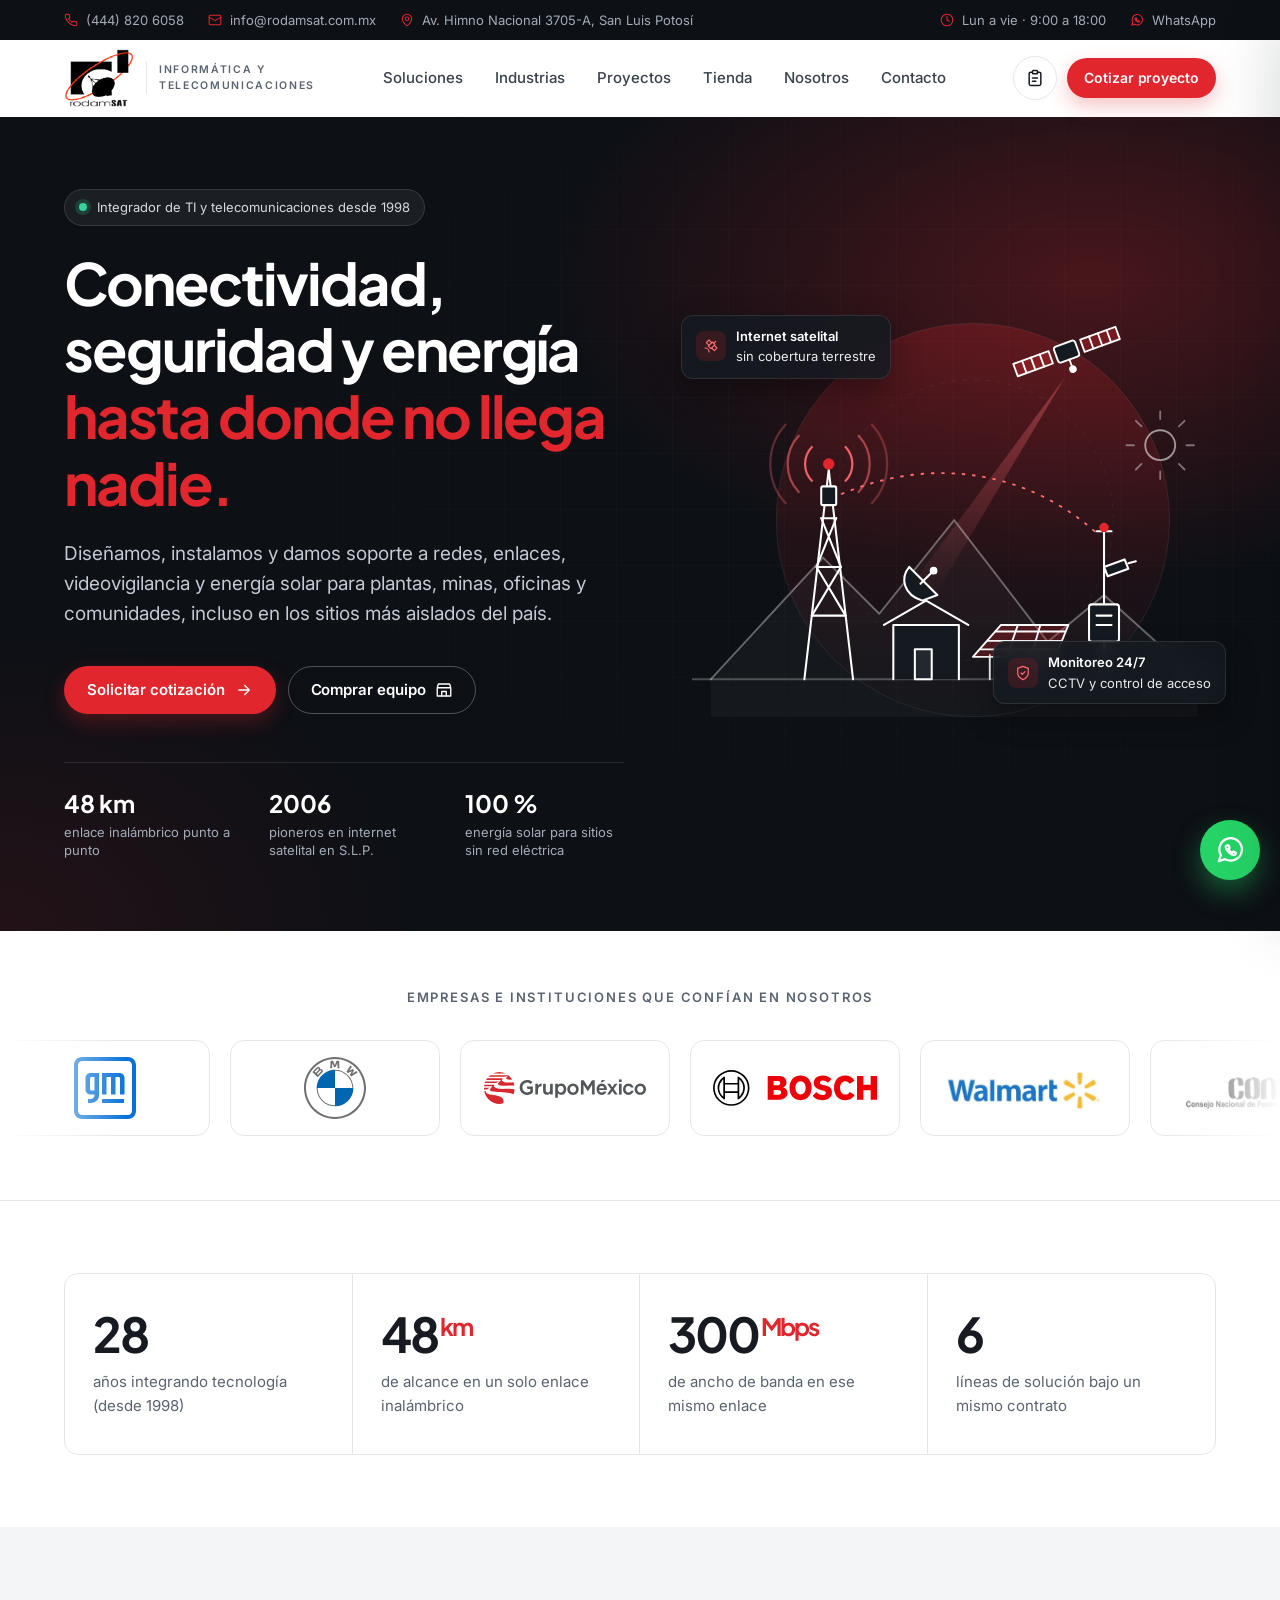
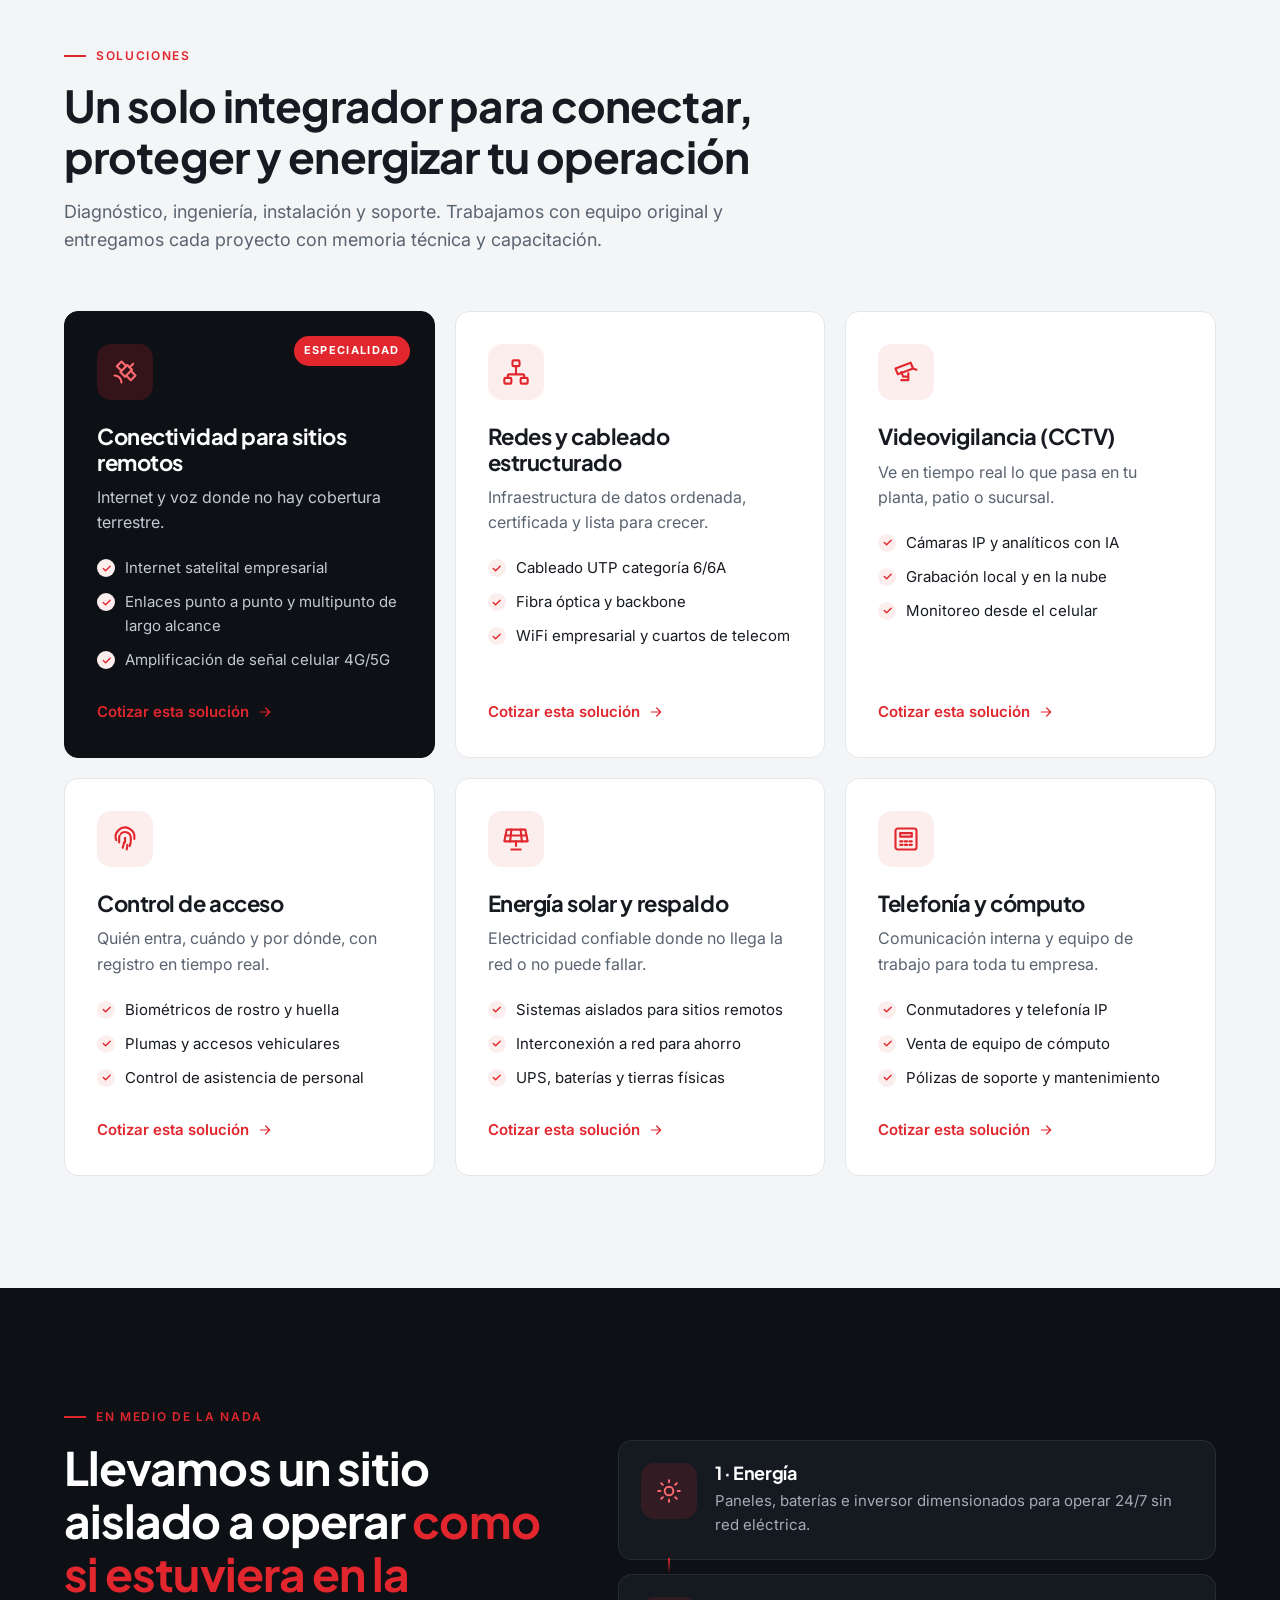
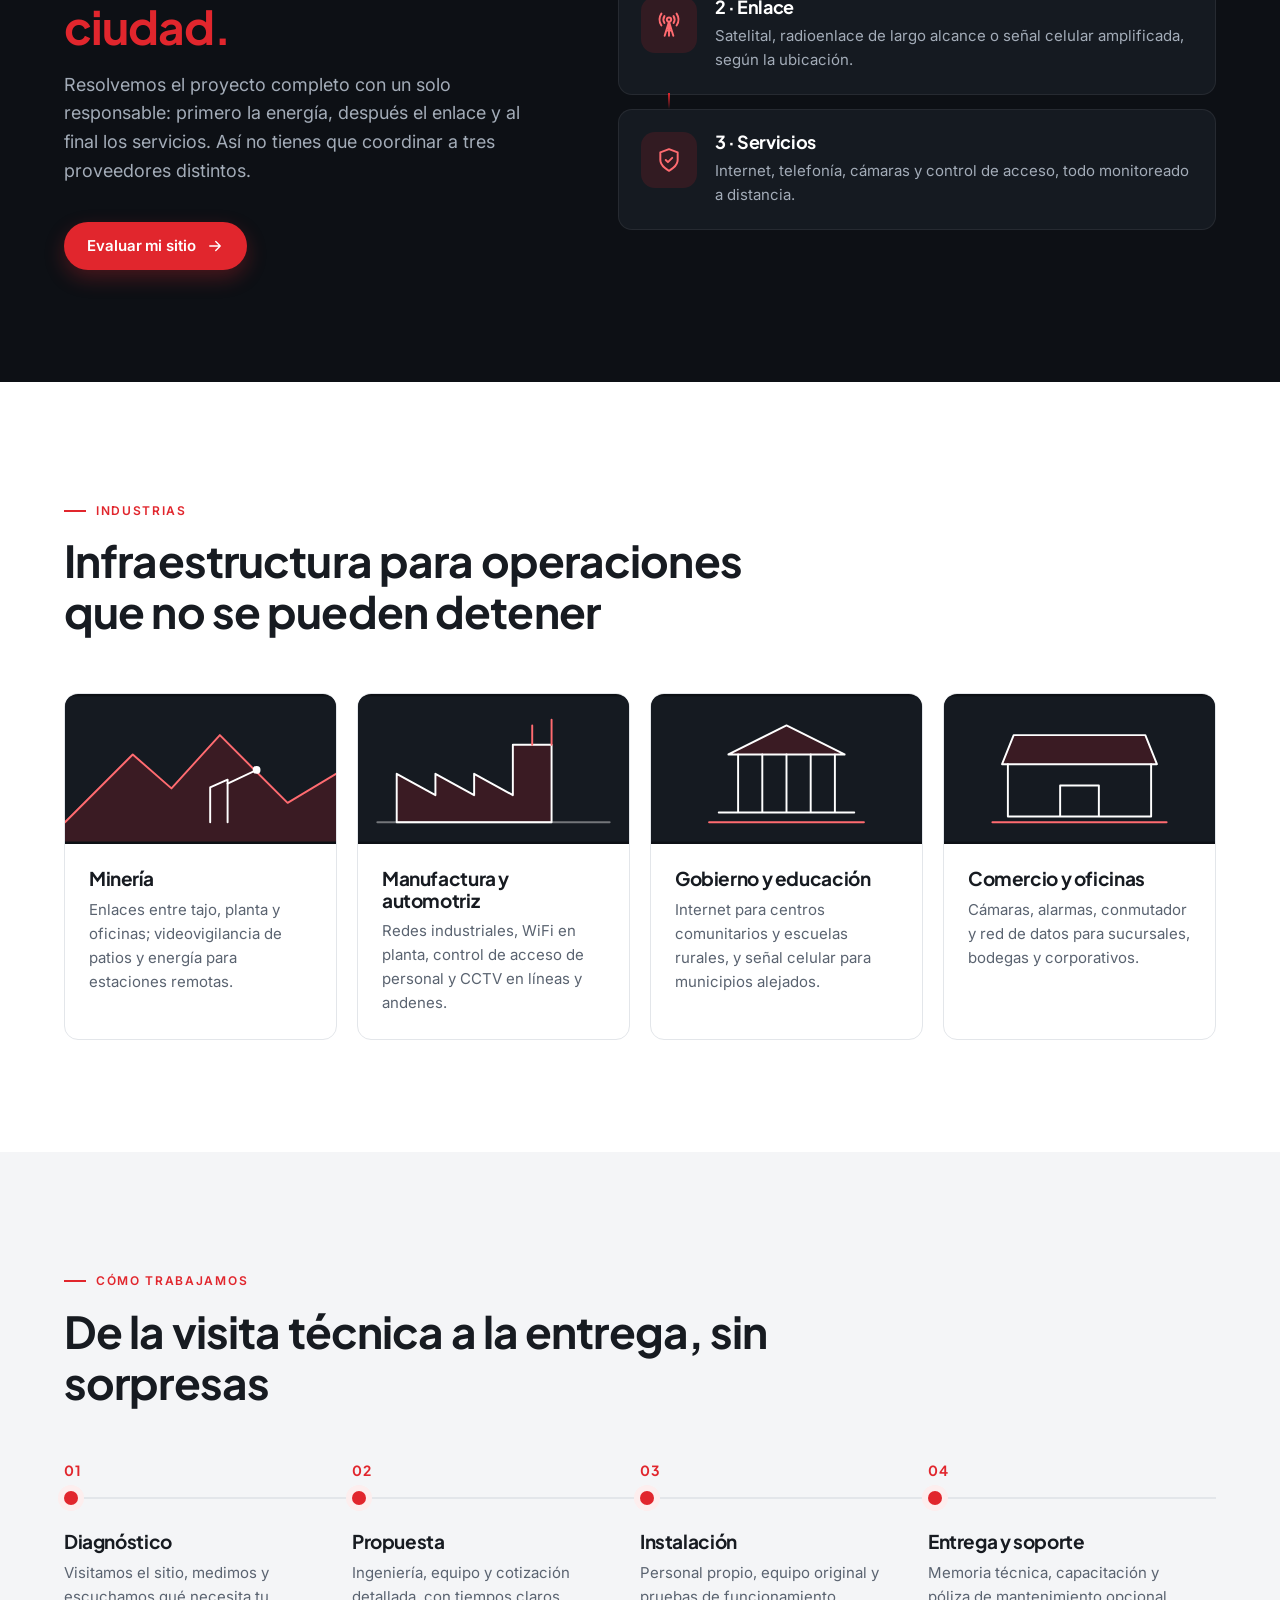
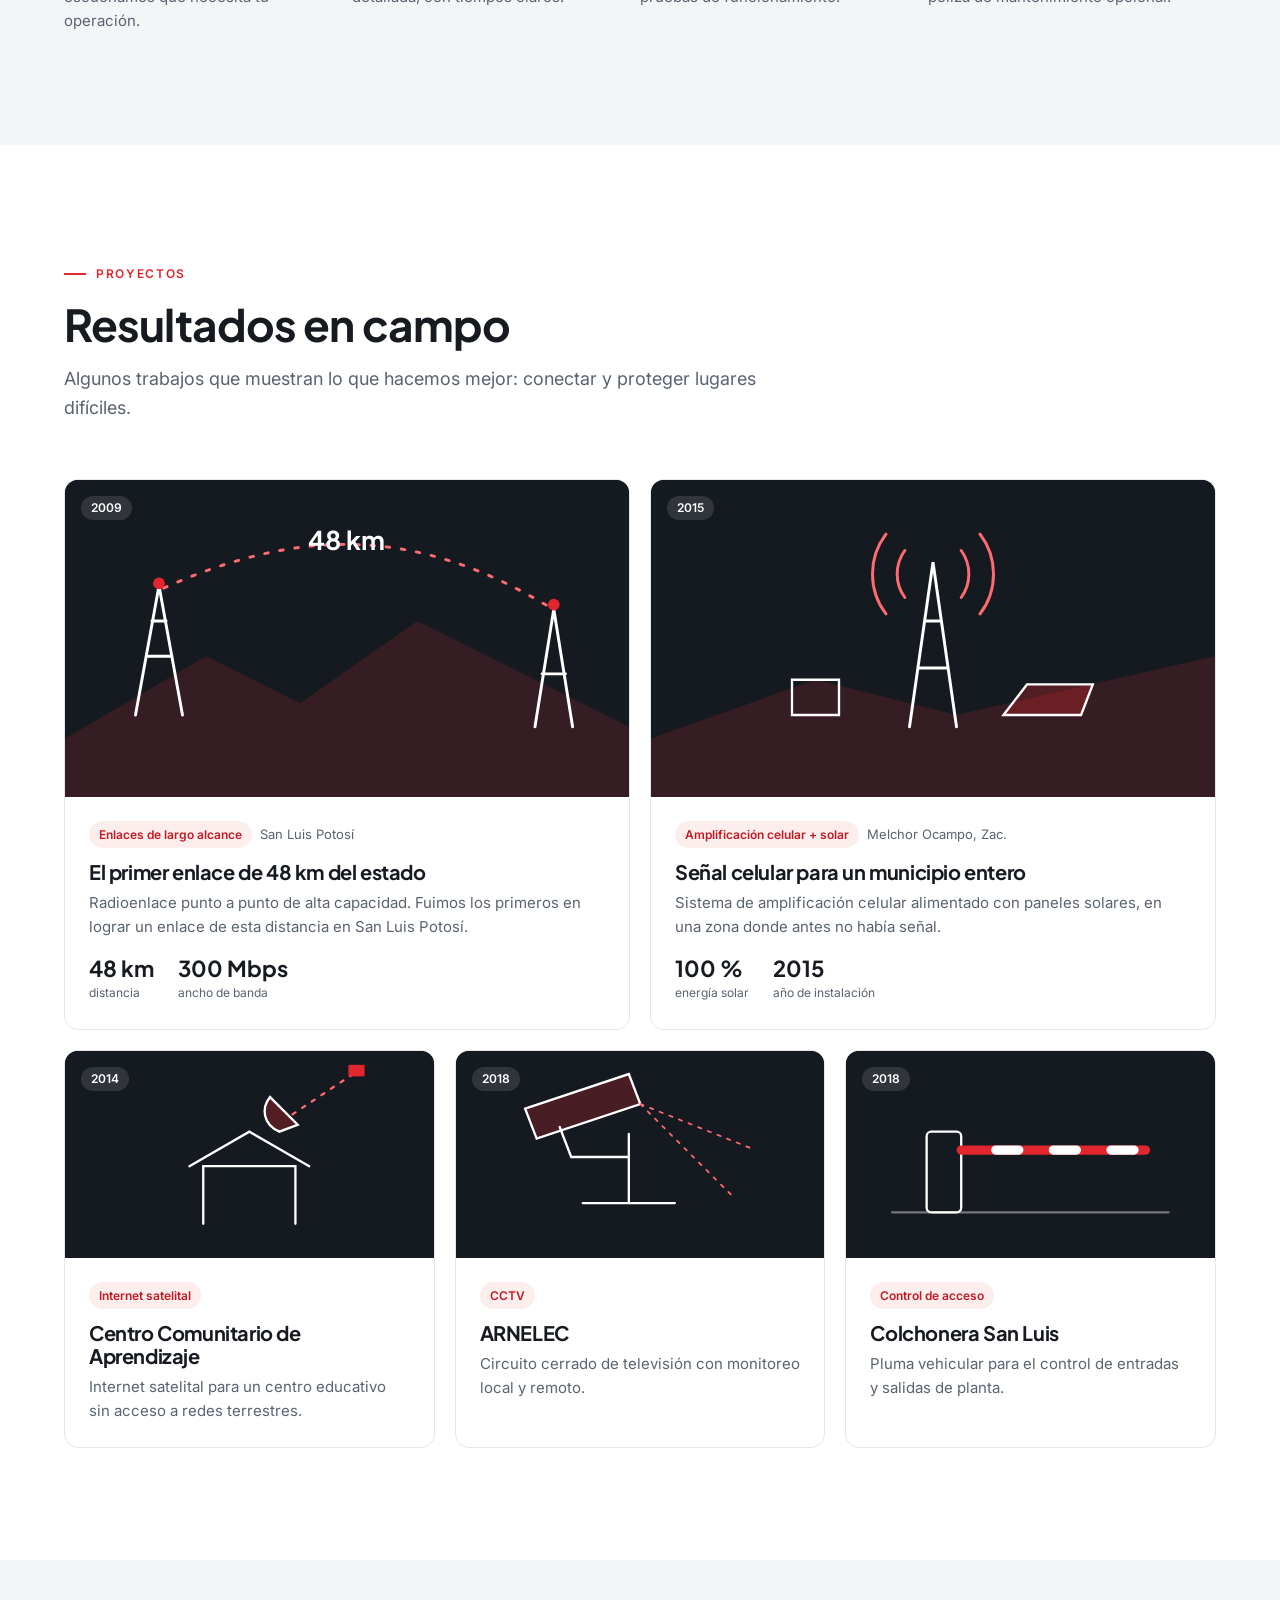
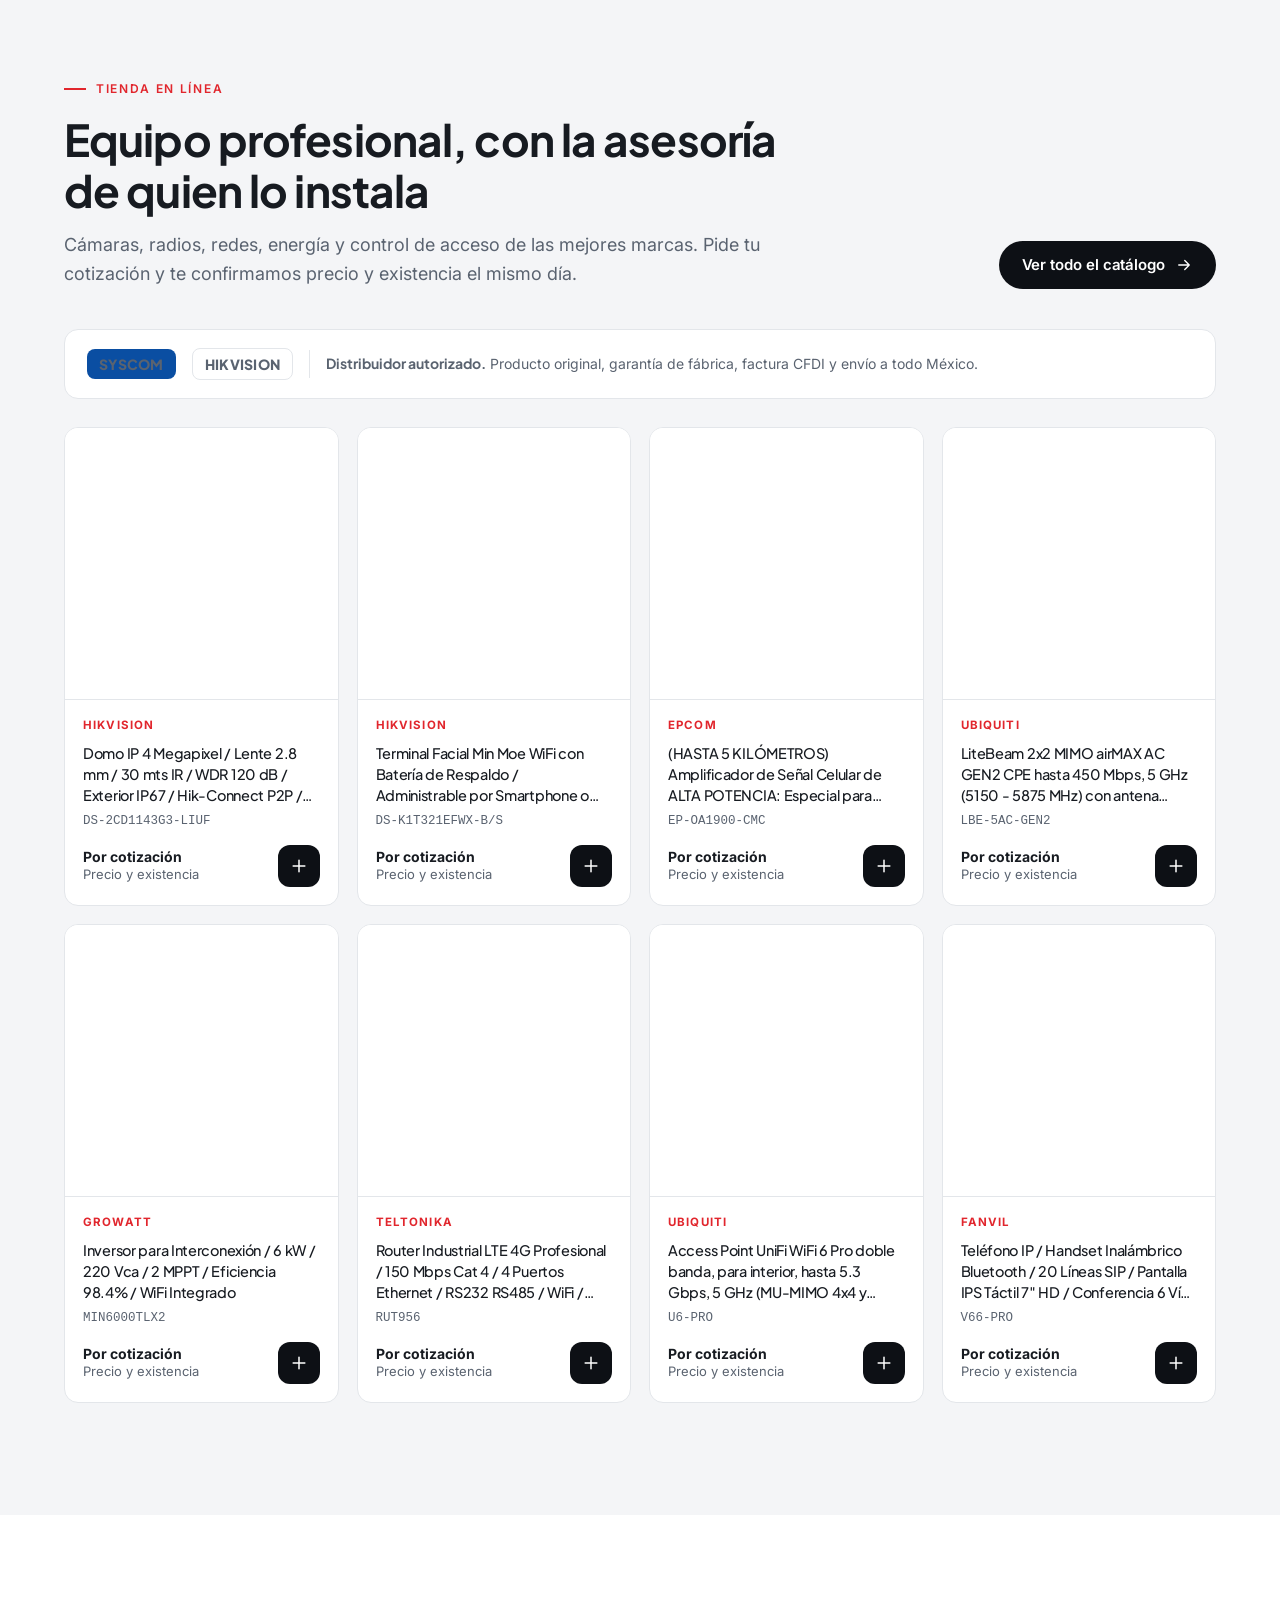
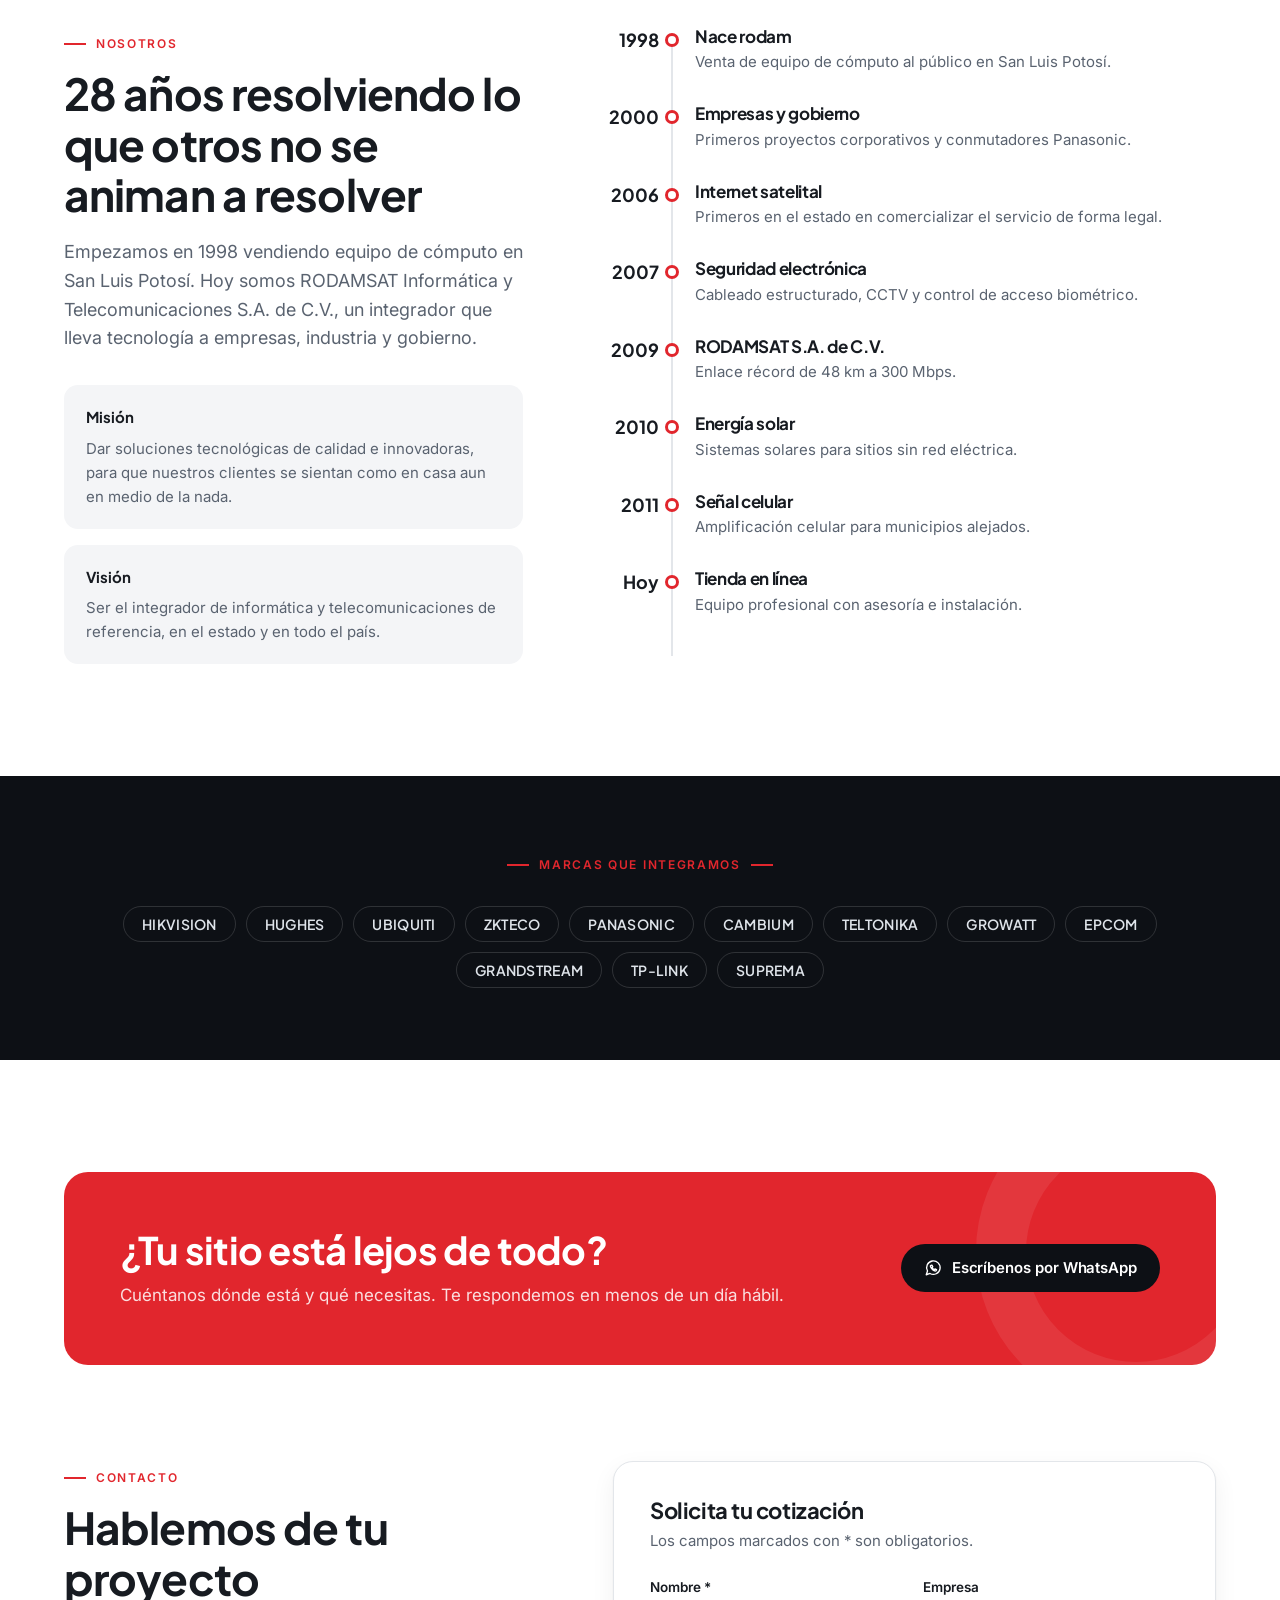
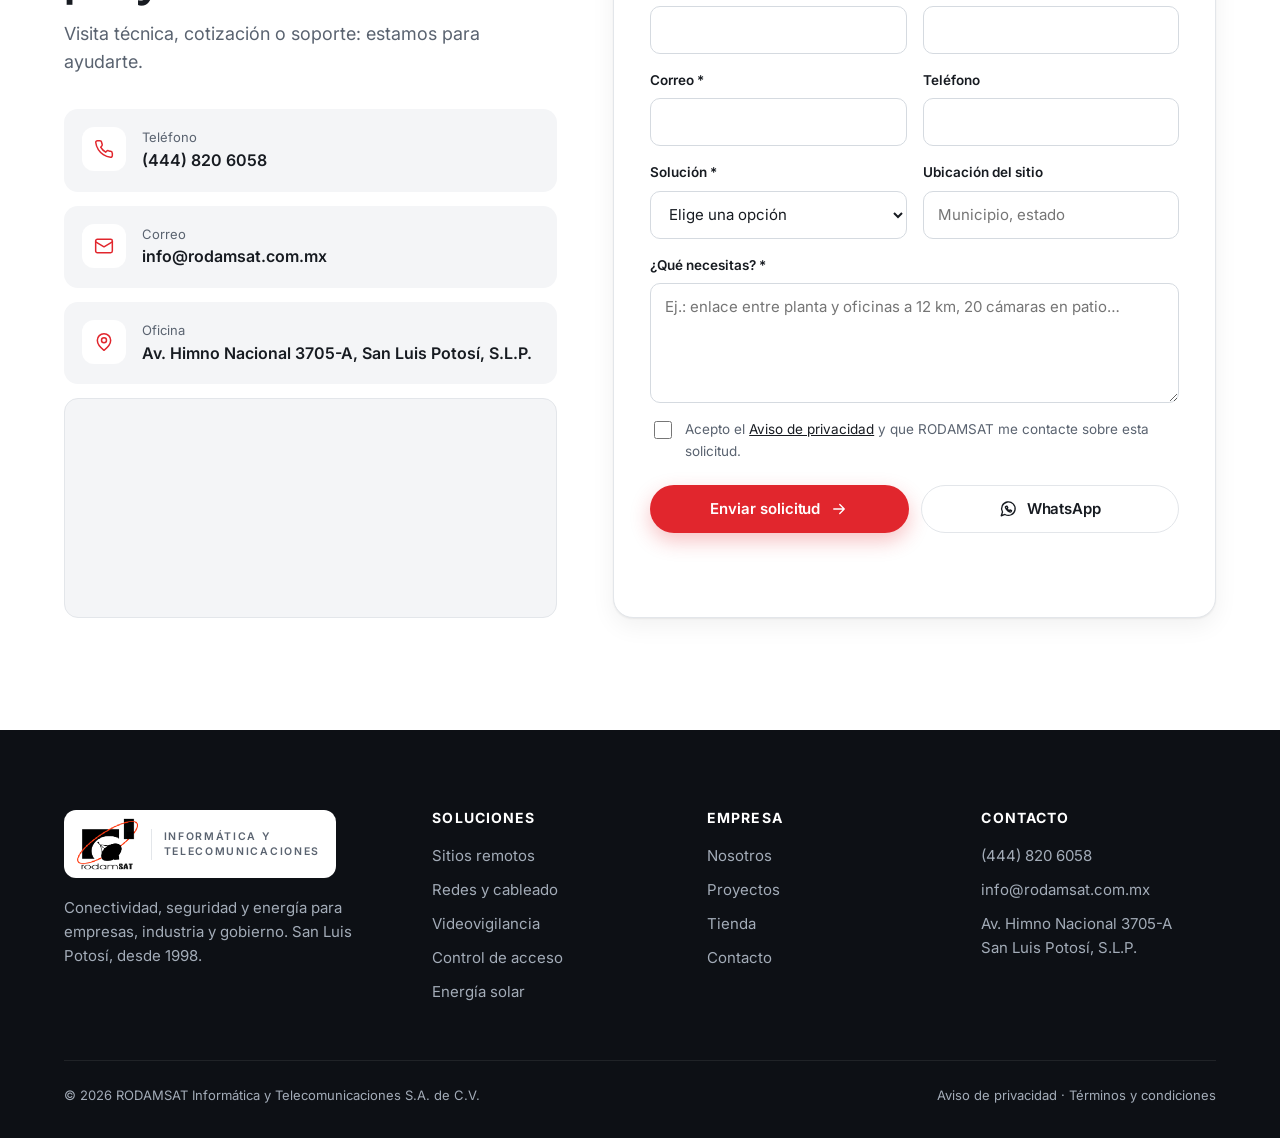
==== index.html @ df2a0452 "Sitio RODAMSAT v1: inicio y tienda Sitio estático (inicio + tienda con lista de cotización) y catálo" ====
<!doctype html>
<html lang="es-MX" class="no-js">
<head>
<meta charset="utf-8">
<meta name="viewport" content="width=device-width, initial-scale=1">
<title>RODAMSAT | Conectividad, seguridad y energía para sitios remotos · San Luis Potosí</title>
<meta name="description" content="Integrador de informática y telecomunicaciones desde 1998: internet satelital, enlaces de largo alcance, amplificación celular, CCTV, control de acceso, redes y energía solar para empresas, minería, industria y gobierno.">
<meta name="theme-color" content="#0d1015">
<link rel="icon" type="image/png" href="assets/marca/favicon.png">
<link rel="preconnect" href="https://fonts.googleapis.com">
<link rel="preconnect" href="https://fonts.gstatic.com" crossorigin>
<link href="https://fonts.googleapis.com/css2?family=Inter:wght@400;500;600;700&family=Plus+Jakarta+Sans:wght@600;700;800&display=swap" rel="stylesheet">
<link rel="stylesheet" href="assets/styles.css">
<script type="application/ld+json">
{"@context":"https://schema.org","@type":"LocalBusiness","name":"RODAMSAT Informática y Telecomunicaciones S.A. de C.V.","foundingDate":"1998","telephone":"+52 444 820 6058","email":"info@rodamsat.com.mx","url":"https://rodamsat.com.mx/","address":{"@type":"PostalAddress","streetAddress":"Av. Himno Nacional 3705-A","addressLocality":"San Luis Potosí","addressRegion":"S.L.P.","addressCountry":"MX"},"areaServed":"MX"}
</script>
</head>
<body>
<script src="assets/icons.js"></script>

<!-- Barra superior -->
<div class="topbar">
  <div class="container">
    <div class="topbar-list">
      <a href="tel:+524448206058"><svg><use href="#i-phone"/></svg>(444) 820 6058</a>
      <a href="mailto:info@rodamsat.com.mx" class="hide-sm"><svg><use href="#i-mail"/></svg>info@rodamsat.com.mx</a>
      <span class="hide-sm"><svg><use href="#i-pin"/></svg>Av. Himno Nacional 3705-A, San Luis Potosí</span>
    </div>
    <div class="topbar-list">
      <span class="hide-sm"><svg><use href="#i-clock"/></svg>Lun a vie · 9:00 a 18:00</span>
      <a data-wa><svg><use href="#i-whatsapp"/></svg>WhatsApp</a>
    </div>
  </div>
</div>

<!-- Cabecera -->
<header class="header">
  <div class="container">
    <a href="index.html" class="logo" aria-label="RODAMSAT, inicio">
      <img class="logo-img" src="assets/marca/logo-rodamsat.png" alt="rodamSAT" width="211" height="175"><span class="logo-text"><small>Informática y<br>Telecomunicaciones</small></span>
    </a>
    <nav class="nav" aria-label="Principal">
      <a href="#soluciones">Soluciones</a>
      <a href="#industrias">Industrias</a>
      <a href="#proyectos">Proyectos</a>
      <a href="tienda.html">Tienda</a>
      <a href="#nosotros">Nosotros</a>
      <a href="#contacto">Contacto</a>
    </nav>
    <div class="header-actions">
      <button class="cart-btn" type="button" data-open-cart aria-label="Ver mi cotización"><svg><use href="#i-cart"/></svg><span class="cart-count" data-n="0">0</span></button>
      <a href="#contacto" class="btn btn-primary btn-sm btn-quote">Cotizar proyecto</a>
      <button class="menu-btn" type="button" aria-label="Abrir menú" aria-expanded="false"><svg><use href="#i-menu"/></svg></button>
    </div>
  </div>
</header>

<main>
<!-- Hero -->
<section class="hero">
  <div class="container">
    <div>
      <span class="hero-badge"><i></i>Integrador de TI y telecomunicaciones desde 1998</span>
      <h1>Conectividad, seguridad y energía <span>hasta donde no llega nadie.</span></h1>
      <p class="hero-lead">Diseñamos, instalamos y damos soporte a redes, enlaces, videovigilancia y energía solar para plantas, minas, oficinas y comunidades, incluso en los sitios más aislados del país.</p>
      <div class="hero-ctas">
        <a href="#contacto" class="btn btn-primary">Solicitar cotización <svg><use href="#i-arrow"/></svg></a>
        <a href="tienda.html" class="btn btn-ghost">Comprar equipo <svg><use href="#i-store"/></svg></a>
      </div>
      <div class="hero-proof">
        <div><b>48 km</b><span>enlace inalámbrico punto a punto</span></div>
        <div><b>2006</b><span>pioneros en internet satelital en S.L.P.</span></div>
        <div><b>100 %</b><span>energía solar para sitios sin red eléctrica</span></div>
      </div>
    </div>

    <div class="hero-art" aria-hidden="true">
      <svg viewBox="0 0 560 500" fill="none" stroke-linecap="round" stroke-linejoin="round">
        <defs>
          <linearGradient id="g-sky" x1="0" y1="0" x2="0" y2="1"><stop offset="0" stop-color="#e1262d" stop-opacity=".22"/><stop offset="1" stop-color="#e1262d" stop-opacity="0"/></linearGradient>
          <linearGradient id="g-beam" x1="0" y1="0" x2="0" y2="1"><stop offset="0" stop-color="#ff6b70" stop-opacity=".7"/><stop offset="1" stop-color="#ff6b70" stop-opacity="0"/></linearGradient>
        </defs>
        <circle cx="300" cy="250" r="210" fill="url(#g-sky)"/>
        <circle cx="300" cy="250" r="210" stroke="rgba(255,255,255,.08)"/>
        <circle cx="300" cy="250" r="150" stroke="rgba(255,255,255,.06)" stroke-dasharray="4 8"/>
        <!-- satélite -->
        <g transform="translate(400 70) rotate(-20)" stroke="#fff" stroke-width="2">
          <rect x="-12" y="-9" width="24" height="18" rx="3" fill="#151a21"/>
          <rect x="-58" y="-7" width="40" height="14" fill="rgba(225,38,45,.35)"/><path d="M-48-7v14M-38-7v14M-28-7v14"/>
          <rect x="18" y="-7" width="40" height="14" fill="rgba(225,38,45,.35)"/><path d="M28-7v14M38-7v14M48-7v14"/>
          <path d="M0 9v8"/><circle cx="0" cy="20" r="3" fill="#fff"/>
        </g>
        <path d="M398 98 L226 330 L256 336 Z" fill="url(#g-beam)" opacity=".55"/>
        <!-- montañas -->
        <path d="M20 420 L140 290 L200 350 L280 250 L380 380 L440 330 L540 420" stroke="rgba(255,255,255,.35)" stroke-width="2"/>
        <path d="M20 420 L140 290 L200 350 L280 250 L380 380 L440 330 L540 420 V460 H20Z" fill="rgba(255,255,255,.03)"/>
        <path d="M0 420 H560" stroke="rgba(255,255,255,.25)" stroke-width="2"/>
        <!-- torre -->
        <g stroke="#fff" stroke-width="2.2">
          <path d="M120 420 L146 196 L172 420"/><path d="M128 352 H164 M133 300 H159 M138 248 H154"/>
          <path d="M128 352 L159 300 M164 352 L133 300 M133 300 L154 248 M159 300 L138 248"/>
          <rect x="138" y="214" width="16" height="20" rx="2" fill="#151a21"/>
          <circle cx="146" cy="190" r="5" fill="#e1262d" stroke="#e1262d"/>
        </g>
        <g stroke="#ff6b70" stroke-width="2.4">
          <path d="M128 172a26 26 0 0 0 0 36M164 172a26 26 0 0 1 0 36" opacity=".9"/>
          <path d="M114 160a44 44 0 0 0 0 60M178 160a44 44 0 0 1 0 60" opacity=".55"/>
          <path d="M100 148a62 62 0 0 0 0 84M192 148a62 62 0 0 1 0 84" opacity=".3"/>
        </g>
        <!-- enlace punteado -->
        <path d="M160 222 C 260 180, 360 200, 430 262" stroke="#ff6b70" stroke-width="2" stroke-dasharray="2 9"/>
        <!-- antena parabólica + caseta -->
        <g stroke="#fff" stroke-width="2.2">
          <path d="M215 420 v-58 h70 v58" fill="#151a21"/><path d="M205 362 L250 336 L295 362"/><rect x="238" y="388" width="18" height="32" fill="rgba(255,255,255,.06)"/>
          <path d="M246 336 C 226 330 222 312 232 300 L 262 330 Z" fill="#151a21"/><path d="M244 318 L 256 306"/><circle cx="258" cy="304" r="3" fill="#fff"/>
        </g>
        <!-- paneles solares -->
        <g stroke="#fff" stroke-width="2">
          <path d="M318 420 v-26 M370 420 v-26"/>
          <path d="M300 396 L 330 362 H 402 L 388 396 Z" fill="rgba(225,38,45,.25)"/>
          <path d="M324 369 H 398 M316 379 H 394 M308 388 H 391 M348 362 L 336 396 M372 362 L 362 396"/>
        </g>
        <!-- sitio remoto con cámara -->
        <g stroke="#fff" stroke-width="2.2">
          <path d="M440 420 V262"/><path d="M432 262 h16"/>
          <path d="M440 300 l22 -8 l4 10 l-22 8 z" fill="#151a21"/><path d="M466 296 l8 -2"/>
          <rect x="424" y="340" width="32" height="40" rx="3" fill="#151a21"/><path d="M432 352h16M432 362h16"/>
          <circle cx="440" cy="258" r="4" fill="#e1262d" stroke="#e1262d"/>
        </g>
        <!-- sol -->
        <circle cx="500" cy="170" r="16" stroke="rgba(255,255,255,.55)" stroke-width="2"/>
        <path d="M500 142v-8M500 206v-8M472 170h-8M536 170h-8M480 150l-6-6M526 196l-6-6M520 150l6-6M474 196l6-6" stroke="rgba(255,255,255,.4)" stroke-width="2"/>
      </svg>
      <div class="hero-chip chip-1"><span class="dot"><svg><use href="#i-satellite"/></svg></span><span><b>Internet satelital</b><br>sin cobertura terrestre</span></div>
      <div class="hero-chip chip-2"><span class="dot"><svg><use href="#i-shield"/></svg></span><span><b>Monitoreo 24/7</b><br>CCTV y control de acceso</span></div>
    </div>
  </div>
</section>

<!-- Clientes -->
<section class="clients" aria-label="Clientes">
  <div class="container">
    <p class="label">Empresas e instituciones que confían en nosotros</p>
  </div>
  <div class="marquee">
    <div class="marquee-track">
      <div class="client-logo sq"><img src="assets/clientes/gm.svg" alt="General Motors" loading="lazy"></div>
      <div class="client-logo sq"><img src="assets/clientes/bmw.svg" alt="BMW" loading="lazy"></div>
      <div class="client-logo"><img src="assets/clientes/grupo-mexico.svg" alt="Grupo México" loading="lazy"></div>
      <div class="client-logo"><img src="assets/clientes/bosch.svg" alt="Bosch" loading="lazy"></div>
      <div class="client-logo tall"><img src="assets/clientes/walmart.jpg" alt="Walmart" loading="lazy"></div>
      <div class="client-logo tall"><img src="assets/clientes/conafe.jpg" alt="CONAFE" loading="lazy"></div>
      <div class="client-logo tall"><img src="assets/clientes/prodamex.jpg" alt="Prodamex" loading="lazy"></div>
      <div class="client-logo tall"><img src="assets/clientes/ges.jpg" alt="GES Global Energy Services" loading="lazy"></div>
      <!-- copia para el desplazamiento continuo -->
      <div class="client-logo sq" aria-hidden="true"><img src="assets/clientes/gm.svg" alt="" loading="lazy"></div>
      <div class="client-logo sq" aria-hidden="true"><img src="assets/clientes/bmw.svg" alt="" loading="lazy"></div>
      <div class="client-logo" aria-hidden="true"><img src="assets/clientes/grupo-mexico.svg" alt="" loading="lazy"></div>
      <div class="client-logo" aria-hidden="true"><img src="assets/clientes/bosch.svg" alt="" loading="lazy"></div>
      <div class="client-logo tall" aria-hidden="true"><img src="assets/clientes/walmart.jpg" alt="" loading="lazy"></div>
      <div class="client-logo tall" aria-hidden="true"><img src="assets/clientes/conafe.jpg" alt="" loading="lazy"></div>
      <div class="client-logo tall" aria-hidden="true"><img src="assets/clientes/prodamex.jpg" alt="" loading="lazy"></div>
      <div class="client-logo tall" aria-hidden="true"><img src="assets/clientes/ges.jpg" alt="" loading="lazy"></div>
    </div>
  </div>
</section>

<!-- Cifras -->
<section class="section-sm">
  <div class="container">
    <div class="stats reveal">
      <div class="stat"><b data-count="28">28</b><span>años integrando tecnología (desde 1998)</span></div>
      <div class="stat"><b data-count="48">48<sup>km</sup></b><span>de alcance en un solo enlace inalámbrico</span></div>
      <div class="stat"><b data-count="300">300<sup>Mbps</sup></b><span>de ancho de banda en ese mismo enlace</span></div>
      <div class="stat"><b data-count="6">6</b><span>líneas de solución bajo un mismo contrato</span></div>
    </div>
  </div>
</section>

<!-- Soluciones -->
<section class="section bg-mist" id="soluciones">
  <div class="container">
    <div class="section-head reveal">
      <span class="eyebrow">Soluciones</span>
      <h2>Un solo integrador para conectar, proteger y energizar tu operación</h2>
      <p>Diagnóstico, ingeniería, instalación y soporte. Trabajamos con equipo original y entregamos cada proyecto con memoria técnica y capacitación.</p>
    </div>
    <div class="grid-3">
      <article class="card featured reveal">
        <span class="tag">Especialidad</span>
        <span class="card-icon"><svg><use href="#i-satellite"/></svg></span>
        <h3>Conectividad para sitios remotos</h3>
        <p>Internet y voz donde no hay cobertura terrestre.</p>
        <ul><li>Internet satelital empresarial</li><li>Enlaces punto a punto y multipunto de largo alcance</li><li>Amplificación de señal celular 4G/5G</li></ul>
        <button class="card-link" type="button" data-solucion="Conectividad para sitios remotos">Cotizar esta solución <svg><use href="#i-arrow"/></svg></button>
      </article>
      <article class="card reveal">
        <span class="card-icon"><svg><use href="#i-network"/></svg></span>
        <h3>Redes y cableado estructurado</h3>
        <p>Infraestructura de datos ordenada, certificada y lista para crecer.</p>
        <ul><li>Cableado UTP categoría 6/6A</li><li>Fibra óptica y backbone</li><li>WiFi empresarial y cuartos de telecom</li></ul>
        <button class="card-link" type="button" data-solucion="Redes y cableado estructurado">Cotizar esta solución <svg><use href="#i-arrow"/></svg></button>
      </article>
      <article class="card reveal">
        <span class="card-icon"><svg><use href="#i-cctv"/></svg></span>
        <h3>Videovigilancia (CCTV)</h3>
        <p>Ve en tiempo real lo que pasa en tu planta, patio o sucursal.</p>
        <ul><li>Cámaras IP y analíticos con IA</li><li>Grabación local y en la nube</li><li>Monitoreo desde el celular</li></ul>
        <button class="card-link" type="button" data-solucion="Videovigilancia (CCTV)">Cotizar esta solución <svg><use href="#i-arrow"/></svg></button>
      </article>
      <article class="card reveal">
        <span class="card-icon"><svg><use href="#i-finger"/></svg></span>
        <h3>Control de acceso</h3>
        <p>Quién entra, cuándo y por dónde, con registro en tiempo real.</p>
        <ul><li>Biométricos de rostro y huella</li><li>Plumas y accesos vehiculares</li><li>Control de asistencia de personal</li></ul>
        <button class="card-link" type="button" data-solucion="Control de acceso">Cotizar esta solución <svg><use href="#i-arrow"/></svg></button>
      </article>
      <article class="card reveal">
        <span class="card-icon"><svg><use href="#i-solar"/></svg></span>
        <h3>Energía solar y respaldo</h3>
        <p>Electricidad confiable donde no llega la red o no puede fallar.</p>
        <ul><li>Sistemas aislados para sitios remotos</li><li>Interconexión a red para ahorro</li><li>UPS, baterías y tierras físicas</li></ul>
        <button class="card-link" type="button" data-solucion="Energía solar y respaldo">Cotizar esta solución <svg><use href="#i-arrow"/></svg></button>
      </article>
      <article class="card reveal">
        <span class="card-icon"><svg><use href="#i-pbx"/></svg></span>
        <h3>Telefonía y cómputo</h3>
        <p>Comunicación interna y equipo de trabajo para toda tu empresa.</p>
        <ul><li>Conmutadores y telefonía IP</li><li>Venta de equipo de cómputo</li><li>Pólizas de soporte y mantenimiento</li></ul>
        <button class="card-link" type="button" data-solucion="Telefonía y cómputo">Cotizar esta solución <svg><use href="#i-arrow"/></svg></button>
      </article>
    </div>
  </div>
</section>

<!-- Sitio remoto -->
<section class="section on-dark">
  <div class="container remote">
    <div class="reveal">
      <span class="eyebrow">En medio de la nada</span>
      <h2>Llevamos un sitio aislado a operar <span>como si estuviera en la ciudad.</span></h2>
      <p class="lead">Resolvemos el proyecto completo con un solo responsable: primero la energía, después el enlace y al final los servicios. Así no tienes que coordinar a tres proveedores distintos.</p>
      <div class="hero-ctas"><button class="btn btn-primary" type="button" data-solucion="Conectividad para sitios remotos">Evaluar mi sitio <svg><use href="#i-arrow"/></svg></button></div>
    </div>
    <div class="chain">
      <div class="chain-step reveal"><span class="chain-num"><svg><use href="#i-sun"/></svg></span><div><h4>1 · Energía</h4><p>Paneles, baterías e inversor dimensionados para operar 24/7 sin red eléctrica.</p></div></div>
      <div class="chain-step reveal"><span class="chain-num"><svg><use href="#i-tower"/></svg></span><div><h4>2 · Enlace</h4><p>Satelital, radioenlace de largo alcance o señal celular amplificada, según la ubicación.</p></div></div>
      <div class="chain-step reveal"><span class="chain-num"><svg><use href="#i-shield"/></svg></span><div><h4>3 · Servicios</h4><p>Internet, telefonía, cámaras y control de acceso, todo monitoreado a distancia.</p></div></div>
    </div>
  </div>
</section>

<!-- Industrias -->
<section class="section" id="industrias">
  <div class="container">
    <div class="section-head reveal">
      <span class="eyebrow">Industrias</span>
      <h2>Infraestructura para operaciones que no se pueden detener</h2>
    </div>
    <div class="industries">
      <article class="industry reveal">
        <div class="industry-art"><svg viewBox="0 0 280 150" fill="none" stroke-linecap="round" stroke-linejoin="round"><rect width="280" height="150" fill="#151a21"/><path d="M0 130 L70 60 L110 95 L160 40 L230 110 L280 80 V150 H0Z" fill="rgba(225,38,45,.18)"/><path d="M0 130 L70 60 L110 95 L160 40 L230 110 L280 80" stroke="#ff6b70" stroke-width="2"/><path d="M150 130 v-36 l18 -8 v44" stroke="#fff" stroke-width="2"/><path d="M168 90 l30 -14" stroke="#fff" stroke-width="2"/><circle cx="198" cy="76" r="4" fill="#fff"/></svg></div>
        <div class="industry-body"><h3>Minería</h3><p>Enlaces entre tajo, planta y oficinas; videovigilancia de patios y energía para estaciones remotas.</p></div>
      </article>
      <article class="industry reveal">
        <div class="industry-art"><svg viewBox="0 0 280 150" fill="none" stroke-linecap="round" stroke-linejoin="round"><rect width="280" height="150" fill="#151a21"/><path d="M40 130 V80 l40 22 V80 l40 22 V80 l40 22 V50 h40 v80Z" fill="rgba(225,38,45,.18)" stroke="#fff" stroke-width="2"/><path d="M180 50 V30 M200 50 V24" stroke="#ff6b70" stroke-width="2"/><path d="M20 130 H260" stroke="rgba(255,255,255,.4)" stroke-width="2"/></svg></div>
        <div class="industry-body"><h3>Manufactura y automotriz</h3><p>Redes industriales, WiFi en planta, control de acceso de personal y CCTV en líneas y andenes.</p></div>
      </article>
      <article class="industry reveal">
        <div class="industry-art"><svg viewBox="0 0 280 150" fill="none" stroke-linecap="round" stroke-linejoin="round"><rect width="280" height="150" fill="#151a21"/><path d="M80 60 L140 30 L200 60Z" fill="rgba(225,38,45,.18)" stroke="#fff" stroke-width="2"/><path d="M90 60v60M115 60v60M140 60v60M165 60v60M190 60v60M70 120h140" stroke="#fff" stroke-width="2"/><path d="M60 130h160" stroke="#ff6b70" stroke-width="2"/></svg></div>
        <div class="industry-body"><h3>Gobierno y educación</h3><p>Internet para centros comunitarios y escuelas rurales, y señal celular para municipios alejados.</p></div>
      </article>
      <article class="industry reveal">
        <div class="industry-art"><svg viewBox="0 0 280 150" fill="none" stroke-linecap="round" stroke-linejoin="round"><rect width="280" height="150" fill="#151a21"/><path d="M60 70 l12-30 h136 l12 30Z" fill="rgba(225,38,45,.18)" stroke="#fff" stroke-width="2"/><path d="M66 70v54h148V70M120 124V92h40v32" stroke="#fff" stroke-width="2"/><path d="M50 130h180" stroke="#ff6b70" stroke-width="2"/></svg></div>
        <div class="industry-body"><h3>Comercio y oficinas</h3><p>Cámaras, alarmas, conmutador y red de datos para sucursales, bodegas y corporativos.</p></div>
      </article>
    </div>
  </div>
</section>

<!-- Proceso -->
<section class="section bg-mist">
  <div class="container">
    <div class="section-head reveal">
      <span class="eyebrow">Cómo trabajamos</span>
      <h2>De la visita técnica a la entrega, sin sorpresas</h2>
    </div>
    <div class="process reveal">
      <div class="process-step"><span class="pin"></span><h3>Diagnóstico</h3><p>Visitamos el sitio, medimos y escuchamos qué necesita tu operación.</p></div>
      <div class="process-step"><span class="pin"></span><h3>Propuesta</h3><p>Ingeniería, equipo y cotización detallada, con tiempos claros.</p></div>
      <div class="process-step"><span class="pin"></span><h3>Instalación</h3><p>Personal propio, equipo original y pruebas de funcionamiento.</p></div>
      <div class="process-step"><span class="pin"></span><h3>Entrega y soporte</h3><p>Memoria técnica, capacitación y póliza de mantenimiento opcional.</p></div>
    </div>
  </div>
</section>

<!-- Proyectos -->
<section class="section" id="proyectos">
  <div class="container">
    <div class="section-head reveal">
      <span class="eyebrow">Proyectos</span>
      <h2>Resultados en campo</h2>
      <p>Algunos trabajos que muestran lo que hacemos mejor: conectar y proteger lugares difíciles.</p>
    </div>
    <div class="projects">
      <article class="project wide reveal">
        <div class="project-art"><svg viewBox="0 0 480 270" fill="none" stroke-linecap="round"><rect width="480" height="270" fill="#151a21"/><path d="M0 220 L120 150 L200 190 L300 120 L480 210 V270 H0Z" fill="rgba(225,38,45,.16)"/><path d="M60 200 L80 90 L100 200M70 150h20M74 120h12" stroke="#fff" stroke-width="2.5"/><path d="M400 210 L416 110 L432 210M406 165h20" stroke="#fff" stroke-width="2.5"/><path d="M84 92 C 200 40, 300 40, 412 108" stroke="#ff6b70" stroke-width="2.5" stroke-dasharray="3 10"/><circle cx="80" cy="88" r="5" fill="#e1262d"/><circle cx="416" cy="106" r="5" fill="#e1262d"/><text x="240" y="60" fill="#fff" font-family="Plus Jakarta Sans,sans-serif" font-size="22" font-weight="700" text-anchor="middle">48 km</text></svg><span class="project-year">2009</span></div>
        <div class="project-body">
          <div class="project-meta"><span class="pill">Enlaces de largo alcance</span><span>San Luis Potosí</span></div>
          <h3>El primer enlace de 48 km del estado</h3>
          <p>Radioenlace punto a punto de alta capacidad. Fuimos los primeros en lograr un enlace de esta distancia en San Luis Potosí.</p>
          <div class="project-kpi"><div><b>48 km</b><span>distancia</span></div><div><b>300 Mbps</b><span>ancho de banda</span></div></div>
        </div>
      </article>
      <article class="project wide reveal">
        <div class="project-art"><svg viewBox="0 0 480 270" fill="none" stroke-linecap="round"><rect width="480" height="270" fill="#151a21"/><path d="M0 220 L140 170 L260 200 L480 150 V270 H0Z" fill="rgba(225,38,45,.16)"/><path d="M220 210 L240 70 L260 210M228 160h24M233 120h14" stroke="#fff" stroke-width="2.5"/><path d="M216 60a34 34 0 0 0 0 40M264 60a34 34 0 0 1 0 40M200 46a56 56 0 0 0 0 68M280 46a56 56 0 0 1 0 68" stroke="#ff6b70" stroke-width="2.5"/><path d="M300 200l20-26h56l-10 26z" fill="rgba(225,38,45,.3)" stroke="#fff" stroke-width="2"/><path d="M120 200h40v-30h-40z" stroke="#fff" stroke-width="2"/></svg><span class="project-year">2015</span></div>
        <div class="project-body">
          <div class="project-meta"><span class="pill">Amplificación celular + solar</span><span>Melchor Ocampo, Zac.</span></div>
          <h3>Señal celular para un municipio entero</h3>
          <p>Sistema de amplificación celular alimentado con paneles solares, en una zona donde antes no había señal.</p>
          <div class="project-kpi"><div><b>100 %</b><span>energía solar</span></div><div><b>2015</b><span>año de instalación</span></div></div>
        </div>
      </article>
      <article class="project reveal">
        <div class="project-art"><svg viewBox="0 0 320 180" fill="none" stroke-linecap="round"><rect width="320" height="180" fill="#151a21"/><path d="M120 150v-50h80v50" stroke="#fff" stroke-width="2"/><path d="M108 100l52-30 52 30" stroke="#fff" stroke-width="2"/><path d="M186 70c-14-6-16-20-8-30l24 24z" fill="rgba(225,38,45,.3)" stroke="#fff" stroke-width="2"/><path d="M250 20 L196 56" stroke="#ff6b70" stroke-width="2" stroke-dasharray="3 7"/><rect x="246" y="12" width="14" height="10" fill="#e1262d"/></svg><span class="project-year">2014</span></div>
        <div class="project-body"><div class="project-meta"><span class="pill">Internet satelital</span></div><h3>Centro Comunitario de Aprendizaje</h3><p>Internet satelital para un centro educativo sin acceso a redes terrestres.</p></div>
      </article>
      <article class="project reveal">
        <div class="project-art"><svg viewBox="0 0 320 180" fill="none" stroke-linecap="round"><rect width="320" height="180" fill="#151a21"/><path d="M60 50l90-30 10 26-90 30z" fill="rgba(225,38,45,.25)" stroke="#fff" stroke-width="2"/><path d="M90 66l10 26h50M150 72v60M110 132h80" stroke="#fff" stroke-width="2"/><path d="M160 46l100 40M160 46l80 80" stroke="#ff6b70" stroke-width="1.5" stroke-dasharray="3 6"/></svg><span class="project-year">2018</span></div>
        <div class="project-body"><div class="project-meta"><span class="pill">CCTV</span></div><h3>ARNELEC</h3><p>Circuito cerrado de televisión con monitoreo local y remoto.</p></div>
      </article>
      <article class="project reveal">
        <div class="project-art"><svg viewBox="0 0 320 180" fill="none" stroke-linecap="round"><rect width="320" height="180" fill="#151a21"/><rect x="70" y="70" width="30" height="70" rx="4" stroke="#fff" stroke-width="2"/><path d="M100 86 H260" stroke="#e1262d" stroke-width="8"/><path d="M130 86h20M180 86h20M230 86h20" stroke="#fff" stroke-width="8"/><path d="M40 140h240" stroke="rgba(255,255,255,.4)" stroke-width="2"/></svg><span class="project-year">2018</span></div>
        <div class="project-body"><div class="project-meta"><span class="pill">Control de acceso</span></div><h3>Colchonera San Luis</h3><p>Pluma vehicular para el control de entradas y salidas de planta.</p></div>
      </article>
    </div>
  </div>
</section>

<!-- Tienda destacada -->
<section class="section bg-mist" id="tienda">
  <div class="container">
    <div class="shop-head">
      <div class="section-head reveal">
        <span class="eyebrow">Tienda en línea</span>
        <h2>Equipo profesional, con la asesoría de quien lo instala</h2>
        <p>Cámaras, radios, redes, energía y control de acceso de las mejores marcas. Pide tu cotización y te confirmamos precio y existencia el mismo día.</p>
      </div>
      <a href="tienda.html" class="btn btn-dark reveal">Ver todo el catálogo <svg><use href="#i-arrow"/></svg></a>
    </div>
    <div class="partner-strip reveal">
      <span class="badge-syscom">SYSCOM</span><span class="badge-hik">HIKVISION</span>
      <span class="sep"></span>
      <span><b>Distribuidor autorizado.</b> Producto original, garantía de fábrica, factura CFDI y envío a todo México.</span>
    </div>
    <div class="products" id="featured-products"></div>
  </div>
</section>

<!-- Nosotros -->
<section class="section" id="nosotros">
  <div class="container about">
    <div class="reveal">
      <span class="eyebrow">Nosotros</span>
      <h2>28 años resolviendo lo que otros no se animan a resolver</h2>
      <p class="lead">Empezamos en 1998 vendiendo equipo de cómputo en San Luis Potosí. Hoy somos RODAMSAT Informática y Telecomunicaciones S.A. de C.V., un integrador que lleva tecnología a empresas, industria y gobierno.</p>
      <div class="mv">
        <div><b>Misión</b><p>Dar soluciones tecnológicas de calidad e innovadoras, para que nuestros clientes se sientan como en casa aun en medio de la nada.</p></div>
        <div><b>Visión</b><p>Ser el integrador de informática y telecomunicaciones de referencia, en el estado y en todo el país.</p></div>
      </div>
    </div>
    <ol class="timeline reveal">
      <li><time>1998</time><div><h4>Nace rodam</h4><p>Venta de equipo de cómputo al público en San Luis Potosí.</p></div></li>
      <li><time>2000</time><div><h4>Empresas y gobierno</h4><p>Primeros proyectos corporativos y conmutadores Panasonic.</p></div></li>
      <li><time>2006</time><div><h4>Internet satelital</h4><p>Primeros en el estado en comercializar el servicio de forma legal.</p></div></li>
      <li><time>2007</time><div><h4>Seguridad electrónica</h4><p>Cableado estructurado, CCTV y control de acceso biométrico.</p></div></li>
      <li><time>2009</time><div><h4>RODAMSAT S.A. de C.V.</h4><p>Enlace récord de 48 km a 300 Mbps.</p></div></li>
      <li><time>2010</time><div><h4>Energía solar</h4><p>Sistemas solares para sitios sin red eléctrica.</p></div></li>
      <li><time>2011</time><div><h4>Señal celular</h4><p>Amplificación celular para municipios alejados.</p></div></li>
      <li><time>Hoy</time><div><h4>Tienda en línea</h4><p>Equipo profesional con asesoría e instalación.</p></div></li>
    </ol>
  </div>
</section>

<!-- Marcas -->
<section class="section-sm on-dark">
  <div class="container">
    <div class="section-head center reveal" style="margin-bottom:32px">
      <span class="eyebrow">Marcas que integramos</span>
    </div>
    <div class="brands reveal">
      <span>HIKVISION</span><span>HUGHES</span><span>UBIQUITI</span><span>ZKTECO</span><span>PANASONIC</span><span>CAMBIUM</span><span>TELTONIKA</span><span>GROWATT</span><span>EPCOM</span><span>GRANDSTREAM</span><span>TP-LINK</span><span>SUPREMA</span>
    </div>
  </div>
</section>

<!-- Contacto -->
<section class="section" id="contacto">
  <div class="container">
    <div class="cta-band reveal" style="margin-bottom:96px">
      <div><h2>¿Tu sitio está lejos de todo?</h2><p>Cuéntanos dónde está y qué necesitas. Te respondemos en menos de un día hábil.</p></div>
      <a class="btn btn-dark" data-wa="Hola RODAMSAT, quiero evaluar un proyecto."><svg><use href="#i-whatsapp"/></svg> Escríbenos por WhatsApp</a>
    </div>
    <div class="contact">
      <div class="reveal">
        <span class="eyebrow">Contacto</span>
        <h2>Hablemos de tu proyecto</h2>
        <p class="lead">Visita técnica, cotización o soporte: estamos para ayudarte.</p>
        <ul class="contact-list">
          <li><span class="ic"><svg><use href="#i-phone"/></svg></span><div><small>Teléfono</small><a href="tel:+524448206058">(444) 820 6058</a></div></li>
          <li><span class="ic"><svg><use href="#i-mail"/></svg></span><div><small>Correo</small><a href="mailto:info@rodamsat.com.mx">info@rodamsat.com.mx</a></div></li>
          <li><span class="ic"><svg><use href="#i-pin"/></svg></span><div><small>Oficina</small><b>Av. Himno Nacional 3705-A, San Luis Potosí, S.L.P.</b></div></li>
        </ul>
        <div class="map"><iframe title="Mapa de la oficina de RODAMSAT" loading="lazy" referrerpolicy="no-referrer-when-downgrade" src="https://www.google.com/maps?q=Av.+Himno+Nacional+3705,+San+Luis+Potos%C3%AD,+S.L.P.&output=embed"></iframe></div>
      </div>
      <form class="form reveal" id="contact-form" novalidate>
        <h3>Solicita tu cotización</h3>
        <p>Los campos marcados con * son obligatorios.</p>
        <div class="fields">
          <div class="field"><label for="c-nombre">Nombre *</label><input id="c-nombre" name="nombre" required autocomplete="name"><span class="err">Escribe tu nombre.</span></div>
          <div class="field"><label for="c-empresa">Empresa</label><input id="c-empresa" name="empresa" autocomplete="organization"></div>
          <div class="field"><label for="c-correo">Correo *</label><input id="c-correo" name="correo" type="email" required autocomplete="email"><span class="err">Escribe un correo válido.</span></div>
          <div class="field"><label for="c-tel">Teléfono</label><input id="c-tel" name="telefono" type="tel" autocomplete="tel"></div>
          <div class="field"><label for="c-sol">Solución *</label>
            <select id="c-sol" name="solucion" required>
              <option value="">Elige una opción</option>
              <option>Conectividad para sitios remotos</option>
              <option>Redes y cableado estructurado</option>
              <option>Videovigilancia (CCTV)</option>
              <option>Control de acceso</option>
              <option>Energía solar y respaldo</option>
              <option>Telefonía y cómputo</option>
              <option>Póliza de soporte</option>
              <option>Otro</option>
            </select><span class="err">Elige una solución.</span></div>
          <div class="field"><label for="c-ubi">Ubicación del sitio</label><input id="c-ubi" name="ubicacion" placeholder="Municipio, estado"></div>
          <div class="field full"><label for="c-msg">¿Qué necesitas? *</label><textarea id="c-msg" name="mensaje" required placeholder="Ej.: enlace entre planta y oficinas a 12 km, 20 cámaras en patio…"></textarea><span class="err">Cuéntanos brevemente tu proyecto.</span></div>
          <label class="check"><input type="checkbox" required> <span>Acepto el <a href="#" title="Pendiente de publicar">Aviso de privacidad</a> y que RODAMSAT me contacte sobre esta solicitud.</span></label>
        </div>
        <div class="form-actions">
          <button class="btn btn-primary" type="submit">Enviar solicitud <svg><use href="#i-arrow"/></svg></button>
          <a class="btn btn-outline" data-wa><svg><use href="#i-whatsapp"/></svg> WhatsApp</a>
        </div>
        <div class="form-ok" role="status">¡Gracias! Abrimos tu correo con la solicitud lista para enviar. Te responderemos en menos de un día hábil.</div>
      </form>
    </div>
  </div>
</section>
</main>

<footer class="footer">
  <div class="container">
    <div class="footer-grid">
      <div>
        <a href="index.html" class="logo"><img class="logo-img" src="assets/marca/logo-rodamsat.png" alt="rodamSAT" width="211" height="175"><span class="logo-text"><small>Informática y<br>Telecomunicaciones</small></span></a>
        <p class="about-f">Conectividad, seguridad y energía para empresas, industria y gobierno. San Luis Potosí, desde 1998.</p>
      </div>
      <div><h4>Soluciones</h4><ul><li><a href="#soluciones">Sitios remotos</a></li><li><a href="#soluciones">Redes y cableado</a></li><li><a href="#soluciones">Videovigilancia</a></li><li><a href="#soluciones">Control de acceso</a></li><li><a href="#soluciones">Energía solar</a></li></ul></div>
      <div><h4>Empresa</h4><ul><li><a href="#nosotros">Nosotros</a></li><li><a href="#proyectos">Proyectos</a></li><li><a href="tienda.html">Tienda</a></li><li><a href="#contacto">Contacto</a></li></ul></div>
      <div><h4>Contacto</h4><ul><li><a href="tel:+524448206058">(444) 820 6058</a></li><li><a href="mailto:info@rodamsat.com.mx">info@rodamsat.com.mx</a></li><li>Av. Himno Nacional 3705-A<br>San Luis Potosí, S.L.P.</li></ul></div>
    </div>
    <div class="footer-bottom">
      <span>© <span data-year>2026</span> RODAMSAT Informática y Telecomunicaciones S.A. de C.V.</span>
      <span><a href="#">Aviso de privacidad</a> · <a href="#">Términos y condiciones</a></span>
    </div>
  </div>
</footer>

<a class="wa-float" data-wa aria-label="Escríbenos por WhatsApp"><svg><use href="#i-whatsapp"/></svg></a>

<!-- Lista de cotización -->
<div class="overlay"></div>
<aside class="drawer" aria-hidden="true" aria-label="Mi cotización">
  <div class="drawer-head"><div><h3>Mi cotización</h3><p>Aún no agregas productos</p></div><button class="icon-btn" type="button" data-close aria-label="Cerrar"><svg><use href="#i-close"/></svg></button></div>
  <div class="drawer-body"></div>
  <form class="drawer-foot" id="quote-form" novalidate>
    <div class="fields">
      <div class="field"><input name="nombre" placeholder="Nombre *" required aria-label="Nombre"></div>
      <div class="field"><input name="empresa" placeholder="Empresa" aria-label="Empresa"></div>
      <div class="field"><input name="correo" type="email" placeholder="Correo *" required aria-label="Correo"></div>
      <div class="field"><input name="telefono" type="tel" placeholder="Teléfono" aria-label="Teléfono"></div>
      <div class="field full"><input name="cp" placeholder="Código postal de entrega" aria-label="Código postal de entrega"></div>
    </div>
    <p class="note">Te enviamos precio, existencia y tiempo de entrega. Precios en MXN con IVA y factura CFDI.</p>
    <div class="form-actions">
      <button class="btn btn-primary" type="button" data-send="wa"><svg><use href="#i-whatsapp"/></svg> Enviar por WhatsApp</button>
      <button class="btn btn-outline" type="button" data-send="mail"><svg><use href="#i-mail"/></svg> Por correo</button>
    </div>
  </form>
</aside>

<script src="assets/catalogo.js"></script>
<script src="assets/app.js"></script>
</body>
</html>
---- assets/styles.css ----
/* RODAMSAT — sitio 2026. Paleta propia: negro carbón + rojo RODAMSAT (del logo actual). */
:root {
  --ink: #0d1015;
  --ink-2: #151a21;
  --ink-3: #1f2630;
  --red: #e1262d;
  --red-600: #c31b22;
  --red-050: #fdeeee;
  --paper: #ffffff;
  --mist: #f4f5f7;
  --line: #e3e6ea;
  --text: #171b21;
  --muted: #5a6370;
  --muted-on-dark: #a3acb8;
  --ok: #138a4b;
  --radius: 14px;
  --radius-sm: 10px;
  --shadow: 0 1px 2px rgba(13,16,21,.06), 0 8px 24px rgba(13,16,21,.06);
  --shadow-lg: 0 24px 60px rgba(13,16,21,.18);
  --max: 1200px;
  --font-head: "Plus Jakarta Sans", "Segoe UI", system-ui, sans-serif;
  --font-body: "Inter", "Segoe UI", system-ui, sans-serif;
}

*, *::before, *::after { box-sizing: border-box; }
html { scroll-behavior: smooth; -webkit-text-size-adjust: 100%; }
body {
  margin: 0; background: var(--paper); color: var(--text);
  font: 400 16px/1.6 var(--font-body);
  -webkit-font-smoothing: antialiased;
}
img { max-width: 100%; display: block; }
a { color: inherit; text-decoration: none; }
button { font: inherit; cursor: pointer; }
h1, h2, h3, h4 { font-family: var(--font-head); line-height: 1.15; margin: 0; letter-spacing: -0.02em; }
p { margin: 0; }
:focus-visible { outline: 3px solid var(--red); outline-offset: 2px; border-radius: 4px; }
.sr-only { position: absolute; width: 1px; height: 1px; overflow: hidden; clip: rect(0 0 0 0); white-space: nowrap; }

.container { width: 100%; max-width: var(--max); margin: 0 auto; padding: 0 24px; }
@media (max-width: 640px) { .container { padding: 0 16px; } }

/* ---------- Buttons ---------- */
.btn {
  display: inline-flex; align-items: center; justify-content: center; gap: 10px;
  height: 48px; padding: 0 22px; border-radius: 999px; border: 1px solid transparent;
  font-weight: 600; font-size: 15px; letter-spacing: -0.005em; white-space: nowrap;
  transition: background .2s, color .2s, border-color .2s, transform .2s, box-shadow .2s;
}
.btn svg { width: 18px; height: 18px; flex: none; }
.btn-primary { background: var(--red); color: #fff; box-shadow: 0 8px 20px rgba(225,38,45,.28); }
.btn-primary:hover { background: var(--red-600); transform: translateY(-1px); }
.btn-ghost { border-color: rgba(255,255,255,.28); color: #fff; }
.btn-ghost:hover { background: rgba(255,255,255,.08); border-color: rgba(255,255,255,.5); }
.btn-outline { border-color: var(--line); color: var(--text); background: #fff; }
.btn-outline:hover { border-color: var(--text); }
.btn-dark { background: var(--ink); color: #fff; }
.btn-dark:hover { background: var(--ink-3); }
.btn-sm { height: 40px; padding: 0 16px; font-size: 14px; }
.btn-block { width: 100%; }

.eyebrow {
  display: inline-flex; align-items: center; gap: 10px;
  font: 600 12px/1 var(--font-body); letter-spacing: .14em; text-transform: uppercase; color: var(--red);
}
.eyebrow::before { content: ""; width: 22px; height: 2px; background: currentColor; }
.section { padding: 112px 0; }
.section-sm { padding: 72px 0; }
.section-head { max-width: 720px; margin-bottom: 56px; }
.section-head h2 { font-size: clamp(30px, 4vw, 44px); margin-top: 16px; }
.section-head p { margin-top: 16px; color: var(--muted); font-size: 18px; }
.section-head.center { margin-left: auto; margin-right: auto; text-align: center; }
.section-head.center .eyebrow::after { content: ""; width: 22px; height: 2px; background: currentColor; }
.on-dark { background: var(--ink); color: #fff; }
.on-dark .section-head p, .on-dark .muted { color: var(--muted-on-dark); }
.bg-mist { background: var(--mist); }
@media (max-width: 760px) { .section { padding: 80px 0; } .section-head { margin-bottom: 40px; } }

/* ---------- Top bar + header ---------- */
.topbar { background: var(--ink); color: var(--muted-on-dark); font-size: 13px; }
.topbar .container { display: flex; align-items: center; justify-content: space-between; height: 40px; gap: 16px; }
.topbar a:hover { color: #fff; }
.topbar-list { display: flex; gap: 24px; align-items: center; }
.topbar-list span, .topbar-list a { display: inline-flex; align-items: center; gap: 8px; }
.topbar svg { width: 14px; height: 14px; color: var(--red); }
@media (max-width: 860px) { .topbar .hide-sm { display: none; } }
@media (max-width: 520px) { .topbar { display: none; } }

.header {
  position: sticky; top: 0; z-index: 50; background: rgba(255,255,255,.92);
  backdrop-filter: saturate(160%) blur(12px); -webkit-backdrop-filter: saturate(160%) blur(12px);
  border-bottom: 1px solid transparent; transition: border-color .2s, box-shadow .2s;
}
.header.scrolled { border-color: var(--line); box-shadow: 0 6px 24px rgba(13,16,21,.05); }
.header .container { display: flex; align-items: center; justify-content: space-between; height: 76px; gap: 24px; }
.logo { display: inline-flex; align-items: center; gap: 12px; }
.logo-mark { width: 40px; height: 40px; flex: none; }
.logo-text { display: flex; flex-direction: column; line-height: 1; }
.logo-text b { font: 800 21px/1 var(--font-head); letter-spacing: -0.03em; }
.logo-text b em { font-style: normal; color: var(--red); }
.logo-text small { font-size: 10.5px; letter-spacing: .16em; text-transform: uppercase; color: var(--muted); margin-top: 5px; }
.nav { display: flex; align-items: center; gap: 4px; }
.nav a { padding: 10px 14px; border-radius: 999px; font-weight: 500; font-size: 15px; color: #39414c; transition: color .2s, background .2s; }
.nav a:hover, .nav a.active { color: var(--text); background: var(--mist); }
.header-actions { display: flex; align-items: center; gap: 10px; }
.cart-btn {
  position: relative; width: 44px; height: 44px; border-radius: 50%; border: 1px solid var(--line);
  background: #fff; display: inline-grid; place-items: center; color: var(--text);
}
.cart-btn:hover { border-color: var(--text); }
.cart-btn svg { width: 20px; height: 20px; }
.cart-count {
  position: absolute; top: -4px; right: -4px; min-width: 20px; height: 20px; padding: 0 6px; border-radius: 999px;
  background: var(--red); color: #fff; font: 700 11px/20px var(--font-body); text-align: center;
}
.cart-count[data-n="0"] { display: none; }
.menu-btn { display: none; width: 44px; height: 44px; border-radius: 50%; border: 1px solid var(--line); background: #fff; place-items: center; }
.menu-btn svg { width: 20px; height: 20px; }
@media (max-width: 1020px) {
  .nav { position: fixed; inset: 116px 0 auto 0; flex-direction: column; align-items: stretch; gap: 0; padding: 12px 16px 24px;
    background: #fff; border-bottom: 1px solid var(--line); box-shadow: var(--shadow-lg);
    transform: translateY(-12px); opacity: 0; pointer-events: none; transition: .2s; }
  .nav.open { transform: none; opacity: 1; pointer-events: auto; }
  .nav a { padding: 14px 12px; border-radius: 10px; font-size: 17px; }
  .menu-btn { display: inline-grid; }
  .header-actions .btn-quote { display: none; }
}
@media (max-width: 520px) { .nav { inset: 76px 0 auto 0; } .logo-text small { display: none; } }

/* ---------- Hero ---------- */
.hero { position: relative; overflow: hidden; background: var(--ink); color: #fff; isolation: isolate; }
.hero::before {
  content: ""; position: absolute; inset: 0; z-index: -2;
  background:
    radial-gradient(900px 500px at 85% 20%, rgba(225,38,45,.28), transparent 60%),
    radial-gradient(700px 500px at 0% 100%, rgba(225,38,45,.10), transparent 60%);
}
.hero::after {
  content: ""; position: absolute; inset: 0; z-index: -1; opacity: .35;
  background-image: linear-gradient(rgba(255,255,255,.06) 1px, transparent 1px), linear-gradient(90deg, rgba(255,255,255,.06) 1px, transparent 1px);
  background-size: 56px 56px; mask-image: radial-gradient(ellipse at 70% 40%, #000 20%, transparent 70%);
  -webkit-mask-image: radial-gradient(ellipse at 70% 40%, #000 20%, transparent 70%);
}
.hero .container { display: grid; grid-template-columns: 1.05fr .95fr; align-items: center; gap: 48px; min-height: 640px; padding-top: 72px; padding-bottom: 72px; }
.hero-badge {
  display: inline-flex; align-items: center; gap: 10px; padding: 7px 14px 7px 8px; border-radius: 999px;
  background: rgba(255,255,255,.06); border: 1px solid rgba(255,255,255,.12); font-size: 13px; color: #d6dbe2;
}
.hero-badge i { width: 8px; height: 8px; border-radius: 50%; background: #34d399; box-shadow: 0 0 0 4px rgba(52,211,153,.18); margin-left: 6px; }
.hero h1 { font-size: clamp(36px, 4.6vw, 58px); margin-top: 24px; letter-spacing: -0.035em; }
.hero h1 span { color: var(--red); }
.hero-lead { margin-top: 22px; font-size: 19px; color: #c3cad4; max-width: 560px; }
.hero-ctas { display: flex; flex-wrap: wrap; gap: 12px; margin-top: 36px; }
.hero-proof { display: grid; grid-template-columns: repeat(3, auto); gap: 28px; margin-top: 48px; padding-top: 28px; border-top: 1px solid rgba(255,255,255,.1); max-width: 560px; }
.hero-proof b { display: block; font: 700 24px/1 var(--font-head); color: #fff; }
.hero-proof span { display: block; margin-top: 8px; font-size: 13px; color: var(--muted-on-dark); line-height: 1.4; }
.hero-art { position: relative; }
.hero-art svg { width: 100%; height: auto; }
.hero-chip {
  position: absolute; display: flex; align-items: center; gap: 10px; padding: 10px 14px; border-radius: 12px;
  background: rgba(21,26,33,.86); border: 1px solid rgba(255,255,255,.1); backdrop-filter: blur(8px);
  font-size: 13px; color: #e6eaef; box-shadow: 0 12px 30px rgba(0,0,0,.35); animation: float 6s ease-in-out infinite;
}
.hero-chip b { color: #fff; font-weight: 600; }
.hero-chip .dot { width: 30px; height: 30px; border-radius: 8px; display: grid; place-items: center; background: rgba(225,38,45,.16); color: #ff6b70; }
.hero-chip .dot svg { width: 16px; height: 16px; }
.chip-1 { top: 6%; left: -2%; }
.chip-2 { bottom: 12%; right: -2%; animation-delay: -3s; }
@keyframes float { 50% { transform: translateY(-8px); } }
@media (max-width: 960px) {
  .hero .container { grid-template-columns: 1fr; min-height: 0; padding-top: 56px; padding-bottom: 64px; }
  .hero-art { max-width: 520px; margin: 8px auto 0; width: 100%; }
}
@media (max-width: 520px) {
  .hero-proof { grid-template-columns: 1fr 1fr; gap: 20px; }
  .hero-proof div:last-child { grid-column: span 2; }
  .hero-ctas .btn { flex: 1 1 100%; }
  .chip-1 { left: 0; } .chip-2 { right: 0; }
}
@media (prefers-reduced-motion: reduce) { *, *::before, *::after { animation: none !important; transition: none !important; } html { scroll-behavior: auto; } }

/* ---------- Clients ---------- */
.clients { padding: 56px 0 64px; border-bottom: 1px solid var(--line); }
.clients p.label { text-align: center; font-size: 13px; letter-spacing: .14em; text-transform: uppercase; color: var(--muted); font-weight: 600; }
.marquee { position: relative; overflow: hidden; margin-top: 32px;
  mask-image: linear-gradient(90deg, transparent, #000 10%, #000 90%, transparent);
  -webkit-mask-image: linear-gradient(90deg, transparent, #000 10%, #000 90%, transparent); }
.marquee-track { display: flex; width: max-content; gap: 20px; animation: marquee 38s linear infinite; }
.marquee:hover .marquee-track { animation-play-state: paused; }
@keyframes marquee { to { transform: translateX(-50%); } }
.client-logo {
  flex: none; width: 210px; height: 96px; border-radius: var(--radius); border: 1px solid var(--line); background: #fff;
  display: grid; place-items: center; padding: 16px 20px; color: #2a3038; transition: border-color .2s, box-shadow .2s, color .2s;
}
.client-logo:hover { border-color: #cfd4da; box-shadow: var(--shadow); color: var(--ink); }
.client-logo img { max-height: 52px; width: auto; filter: grayscale(1); opacity: .8; transition: .2s; }
.client-logo:hover img { filter: none; opacity: 1; }
/* Marcas tipográficas provisionales (se reemplazan por el logo oficial de cada cliente). */
.wm { text-align: center; line-height: 1.05; }
.wm-gm b { font: 800 30px/1 var(--font-head); letter-spacing: -0.04em; }
.wm-gm small { display: block; font: 600 10px/1 var(--font-body); letter-spacing: .26em; margin-top: 7px; }
.wm-bmw { display: flex; align-items: center; gap: 12px; }
.wm-bmw .roundel { width: 42px; height: 42px; border-radius: 50%; border: 3px solid currentColor; display: grid; place-items: center; font: 800 11px/1 var(--font-head); letter-spacing: .04em; }
.wm-bmw b { font: 700 19px/1 var(--font-head); letter-spacing: .02em; }
.wm-gmex b { font: 600 22px/1 Georgia, "Times New Roman", serif; letter-spacing: .02em; }
.wm-gmex small { display: block; font: 600 9.5px/1 var(--font-body); letter-spacing: .22em; margin-top: 7px; color: var(--muted); }
.wm-wal b { font: 700 26px/1 var(--font-body); letter-spacing: -0.02em; }
.wm-wal b i { font-style: normal; color: #c6911e; }
.wm-conafe b { font: 800 26px/1 var(--font-head); letter-spacing: -0.02em; text-transform: lowercase; }
.wm-conafe small, .wm-gen small { display: block; font: 500 9.5px/1.2 var(--font-body); margin-top: 6px; color: var(--muted); }
.wm-gen b { font: 800 22px/1 var(--font-head); letter-spacing: .02em; }
.clients-note { text-align: center; margin-top: 18px; font-size: 12px; color: var(--muted); }

/* ---------- Stats ---------- */
.stats { display: grid; grid-template-columns: repeat(4, 1fr); border: 1px solid var(--line); border-radius: var(--radius); overflow: hidden; background: #fff; }
.stat { padding: 36px 28px; border-right: 1px solid var(--line); }
.stat:last-child { border-right: 0; }
.stat b { display: block; font: 700 clamp(36px, 4vw, 48px)/1 var(--font-head); letter-spacing: -0.04em; }
.stat b sup { font-size: .5em; color: var(--red); margin-left: 2px; vertical-align: super; }
.stat span { display: block; margin-top: 12px; color: var(--muted); font-size: 15px; }
@media (max-width: 860px) { .stats { grid-template-columns: 1fr 1fr; } .stat:nth-child(2) { border-right: 0; } .stat:nth-child(-n+2) { border-bottom: 1px solid var(--line); } }
@media (max-width: 420px) { .stat { padding: 26px 18px; } }

/* ---------- Solutions ---------- */
.grid-3 { display: grid; grid-template-columns: repeat(3, 1fr); gap: 20px; }
@media (max-width: 960px) { .grid-3 { grid-template-columns: 1fr 1fr; } }
@media (max-width: 640px) { .grid-3 { grid-template-columns: 1fr; } }
.card {
  position: relative; display: flex; flex-direction: column; padding: 32px; border-radius: var(--radius);
  background: #fff; border: 1px solid var(--line); transition: transform .25s, box-shadow .25s, border-color .25s;
}
.card:hover { transform: translateY(-4px); box-shadow: var(--shadow-lg); border-color: transparent; }
.card-icon { width: 56px; height: 56px; border-radius: 14px; display: grid; place-items: center; background: var(--red-050); color: var(--red); }
.card-icon svg { width: 28px; height: 28px; }
.card h3 { font-size: 22px; margin-top: 24px; }
.card > p { margin-top: 10px; color: var(--muted); }
.card ul { list-style: none; padding: 0; margin: 20px 0 0; display: grid; gap: 10px; font-size: 15px; }
.card li { display: flex; gap: 10px; align-items: flex-start; }
.card li::before { content: ""; flex: none; width: 18px; height: 18px; margin-top: 3px; border-radius: 50%;
  background: var(--red-050) url("data:image/svg+xml,%3Csvg xmlns='http://www.w3.org/2000/svg' viewBox='0 0 24 24' fill='none' stroke='%23e1262d' stroke-width='3' stroke-linecap='round' stroke-linejoin='round'%3E%3Cpath d='M5 12l5 5L20 7'/%3E%3C/svg%3E") center/11px no-repeat; }
.card-link { margin-top: auto; padding-top: 28px; display: inline-flex; align-items: center; gap: 8px; font-weight: 600; color: var(--red); font-size: 15px; background: none; border: 0; padding-left: 0; text-align: left; }
.card-link svg { width: 16px; height: 16px; transition: transform .2s; }
.card:hover .card-link svg { transform: translateX(4px); }
.card.featured { background: var(--ink); color: #fff; border-color: var(--ink); }
.card.featured > p, .card.featured li { color: #c3cad4; }
.card.featured .card-icon { background: rgba(225,38,45,.18); color: #ff6b70; }
.card.featured .tag { position: absolute; top: 24px; right: 24px; font-size: 11px; font-weight: 700; letter-spacing: .12em; text-transform: uppercase;
  padding: 6px 10px; border-radius: 999px; background: var(--red); color: #fff; }

/* ---------- Remote site band ---------- */
.remote { display: grid; grid-template-columns: .9fr 1.1fr; gap: 64px; align-items: center; }
.remote h2 { font-size: clamp(30px, 4vw, 46px); margin-top: 16px; }
.remote h2 span { color: var(--red); }
.remote .lead { margin-top: 18px; font-size: 18px; color: var(--muted-on-dark); }
.chain { display: grid; gap: 14px; }
.chain-step { display: grid; grid-template-columns: 56px 1fr; gap: 18px; align-items: start; padding: 22px; border-radius: var(--radius);
  background: var(--ink-2); border: 1px solid rgba(255,255,255,.07); position: relative; }
.chain-step:not(:last-child)::after { content: ""; position: absolute; left: 49px; bottom: -15px; width: 2px; height: 16px; background: linear-gradient(var(--red), transparent); }
.chain-num { width: 56px; height: 56px; border-radius: 14px; display: grid; place-items: center; background: rgba(225,38,45,.14); color: #ff6b70; }
.chain-num svg { width: 26px; height: 26px; }
.chain-step h4 { font-size: 18px; }
.chain-step p { margin-top: 6px; color: var(--muted-on-dark); font-size: 15px; }
@media (max-width: 960px) { .remote { grid-template-columns: 1fr; gap: 40px; } }

/* ---------- Industries ---------- */
.industries { display: grid; grid-template-columns: repeat(4, 1fr); gap: 20px; }
.industry { border-radius: var(--radius); overflow: hidden; background: #fff; border: 1px solid var(--line); }
.industry-art { height: 150px; background: var(--ink); position: relative; overflow: hidden; color: rgba(255,255,255,.9); display: grid; place-items: center; }
.industry-art svg { width: 100%; height: 100%; }
.industry-body { padding: 24px; }
.industry h3 { font-size: 19px; }
.industry p { margin-top: 8px; color: var(--muted); font-size: 15px; }
@media (max-width: 960px) { .industries { grid-template-columns: 1fr 1fr; } }
@media (max-width: 560px) { .industries { grid-template-columns: 1fr; } }

/* ---------- Process ---------- */
.process { display: grid; grid-template-columns: repeat(4, 1fr); gap: 0; counter-reset: step; }
.process-step { position: relative; padding: 0 24px 0 0; }
.process-step::before { counter-increment: step; content: "0" counter(step); display: block; font: 700 14px/1 var(--font-head); color: var(--red); letter-spacing: .06em; }
.process-step::after { content: ""; position: absolute; top: 34px; left: 0; right: 0; height: 2px; background: var(--line); }
.process-step .pin { display: block; position: relative; z-index: 1; width: 14px; height: 14px; border-radius: 50%; background: var(--red); box-shadow: 0 0 0 6px var(--red-050); margin: 14px 0 26px; }
.process-step h3 { font-size: 19px; }
.process-step p { margin-top: 8px; color: var(--muted); font-size: 15px; }
@media (max-width: 860px) {
  .process { grid-template-columns: 1fr; gap: 28px; }
  .process-step { padding: 0 0 0 40px; }
  .process-step::after { top: 0; bottom: -28px; left: 6px; right: auto; width: 2px; height: auto; }
  .process-step:last-child::after { display: none; }
  .process-step .pin { position: absolute; left: 0; top: 0; margin: 0; }
}

/* ---------- Projects ---------- */
.projects { display: grid; grid-template-columns: repeat(6, 1fr); gap: 20px; }
.project { grid-column: span 2; border-radius: var(--radius); overflow: hidden; background: #fff; border: 1px solid var(--line); display: flex; flex-direction: column; transition: box-shadow .25s, transform .25s; }
.project:hover { box-shadow: var(--shadow-lg); transform: translateY(-3px); }
.project.wide { grid-column: span 3; }
.project-art { aspect-ratio: 16/9; background: var(--ink); position: relative; overflow: hidden; }
.project-art svg { width: 100%; height: 100%; display: block; }
.project-year { position: absolute; top: 16px; left: 16px; padding: 6px 10px; border-radius: 999px; background: rgba(255,255,255,.12); backdrop-filter: blur(6px); color: #fff; font: 600 12px/1 var(--font-body); }
.project-body { padding: 24px; display: flex; flex-direction: column; flex: 1; }
.project-meta { font-size: 13px; color: var(--muted); display: flex; gap: 8px; flex-wrap: wrap; align-items: center; }
.project-meta .pill { padding: 4px 10px; border-radius: 999px; background: var(--red-050); color: var(--red-600); font-weight: 600; font-size: 12px; }
.project h3 { font-size: 20px; margin-top: 12px; }
.project p { margin-top: 8px; color: var(--muted); font-size: 15px; }
.project-kpi { margin-top: auto; padding-top: 18px; display: flex; gap: 24px; }
.project-kpi b { display: block; font: 700 22px/1 var(--font-head); }
.project-kpi span { font-size: 12px; color: var(--muted); }
@media (max-width: 960px) { .projects { grid-template-columns: 1fr 1fr; } .project, .project.wide { grid-column: span 1; } }
@media (max-width: 640px) { .projects { grid-template-columns: 1fr; } }

/* ---------- Shop teaser ---------- */
.shop-head { display: flex; align-items: flex-end; justify-content: space-between; gap: 24px; margin-bottom: 40px; flex-wrap: wrap; }
.shop-head .section-head { margin-bottom: 0; }
.partner-strip { display: flex; align-items: center; gap: 16px; padding: 18px 22px; border-radius: var(--radius); background: #fff; border: 1px solid var(--line); margin-bottom: 28px; flex-wrap: wrap; }
.partner-strip b { font-family: var(--font-head); }
.partner-strip .sep { width: 1px; height: 28px; background: var(--line); }
.partner-strip span { color: var(--muted); font-size: 14px; }
.badge-syscom { display: inline-flex; align-items: center; gap: 8px; font: 800 15px/1 var(--font-head); letter-spacing: .02em; padding: 8px 12px; border-radius: 8px; background: #0a4ea2; color: #fff; }
.badge-hik { display: inline-flex; align-items: center; font: 800 15px/1 var(--font-head); letter-spacing: .02em; padding: 8px 12px; border-radius: 8px; background: #fff; color: #d71920; border: 1px solid var(--line); }

/* product cards (shared with store) */
.products { display: grid; grid-template-columns: repeat(4, 1fr); gap: 18px; }
@media (max-width: 1100px) { .products { grid-template-columns: repeat(3, 1fr); } }
@media (max-width: 760px) { .products { grid-template-columns: 1fr 1fr; gap: 12px; } }
.product { display: flex; flex-direction: column; border-radius: var(--radius); background: #fff; border: 1px solid var(--line); overflow: hidden; transition: box-shadow .2s, border-color .2s; }
.product:hover { box-shadow: var(--shadow-lg); border-color: transparent; }
.product-img { position: relative; aspect-ratio: 1/1; background: #fff; display: grid; place-items: center; padding: 22px; border-bottom: 1px solid var(--line); cursor: zoom-in; }
.product-img img { width: 100%; height: 100%; object-fit: contain; transition: transform .35s; }
.product:hover .product-img img { transform: scale(1.04); }
.product-img .stock { position: absolute; top: 12px; left: 12px; font-size: 11px; font-weight: 600; padding: 5px 9px; border-radius: 999px; background: #e9f7ef; color: var(--ok); }
.product-body { padding: 16px 18px 18px; display: flex; flex-direction: column; flex: 1; }
.product-brand { font-size: 11.5px; font-weight: 700; letter-spacing: .1em; text-transform: uppercase; color: var(--red); }
.product-title { margin-top: 8px; font-size: 14.5px; line-height: 1.45; font-weight: 500; color: var(--text);
  display: -webkit-box; -webkit-line-clamp: 3; -webkit-box-orient: vertical; overflow: hidden; min-height: 63px; }
.product-model { margin-top: 8px; font: 500 12.5px/1.2 ui-monospace, "Cascadia Mono", Consolas, monospace; color: var(--muted); }
.product-foot { margin-top: auto; padding-top: 16px; display: flex; align-items: center; justify-content: space-between; gap: 10px; }
.price-ask { font-size: 13px; color: var(--muted); line-height: 1.3; }
.price-ask b { display: block; color: var(--text); font-size: 14px; }
.add-btn { flex: none; width: 42px; height: 42px; border-radius: 12px; border: 0; background: var(--ink); color: #fff; display: grid; place-items: center; transition: background .2s, transform .2s; }
.add-btn:hover { background: var(--red); }
.add-btn.added { background: var(--ok); }
.add-btn svg { width: 20px; height: 20px; }
@media (max-width: 760px) {
  .product-img { padding: 14px; }
  .product-body { padding: 12px; }
  .product-title { font-size: 13.5px; min-height: 58px; }
  .price-ask { font-size: 12px; } .price-ask b { font-size: 13px; }
  .add-btn { width: 38px; height: 38px; border-radius: 10px; }
}

/* ---------- Timeline ---------- */
.about { display: grid; grid-template-columns: .85fr 1.15fr; gap: 72px; }
.about h2 { font-size: clamp(30px, 4vw, 44px); margin-top: 16px; }
.about .lead { margin-top: 18px; color: var(--muted); font-size: 18px; }
.mv { display: grid; gap: 16px; margin-top: 32px; }
.mv div { padding: 20px 22px; border-radius: var(--radius); background: var(--mist); }
.mv b { font-family: var(--font-head); font-size: 15px; }
.mv p { margin-top: 6px; color: var(--muted); font-size: 15px; }
.timeline { list-style: none; margin: 0; padding: 0; position: relative; }
.timeline::before { content: ""; position: absolute; left: 76px; top: 8px; bottom: 8px; width: 2px; background: var(--line); }
.timeline li { display: grid; grid-template-columns: 64px 1fr; gap: 36px; padding: 0 0 30px; position: relative; }
.timeline li:last-child { padding-bottom: 0; }
.timeline li::before { content: ""; position: absolute; left: 70px; top: 6px; width: 14px; height: 14px; border-radius: 50%; background: #fff; border: 3px solid var(--red); }
.timeline time { font: 700 18px/1.4 var(--font-head); text-align: right; }
.timeline h4 { font-size: 17px; }
.timeline p { margin-top: 4px; color: var(--muted); font-size: 15px; }
@media (max-width: 960px) { .about { grid-template-columns: 1fr; gap: 48px; } }
@media (max-width: 480px) {
  .timeline::before { left: 56px; } .timeline li { grid-template-columns: 44px 1fr; gap: 32px; } .timeline li::before { left: 50px; } .timeline time { font-size: 15px; }
}

/* ---------- Brands ---------- */
.brands { display: flex; flex-wrap: wrap; gap: 10px; justify-content: center; }
.brands span { padding: 10px 18px; border-radius: 999px; border: 1px solid rgba(255,255,255,.14); font: 600 14px/1 var(--font-head); color: #dfe4ea; letter-spacing: .02em; }

/* ---------- CTA band ---------- */
.cta-band { border-radius: 24px; padding: 56px; background: var(--red); color: #fff; display: grid; grid-template-columns: 1fr auto; gap: 32px; align-items: center; position: relative; overflow: hidden; }
.cta-band::after { content: ""; position: absolute; right: -80px; top: -80px; width: 320px; height: 320px; border-radius: 50%; border: 50px solid rgba(255,255,255,.08); }
.cta-band h2 { font-size: clamp(26px, 3.4vw, 38px); }
.cta-band p { margin-top: 10px; color: rgba(255,255,255,.85); font-size: 17px; }
.cta-band .btn-dark { position: relative; z-index: 1; }
@media (max-width: 760px) { .cta-band { grid-template-columns: 1fr; padding: 36px 24px; } }

/* ---------- Contact ---------- */
.contact { display: grid; grid-template-columns: .9fr 1.1fr; gap: 56px; }
.contact h2 { font-size: clamp(30px, 4vw, 44px); margin-top: 16px; }
.contact .lead { margin-top: 16px; color: var(--muted); font-size: 18px; }
.contact-list { list-style: none; padding: 0; margin: 32px 0 0; display: grid; gap: 14px; }
.contact-list li { display: flex; gap: 16px; align-items: flex-start; padding: 18px; border-radius: var(--radius); background: var(--mist); }
.contact-list .ic { width: 44px; height: 44px; border-radius: 12px; background: #fff; color: var(--red); display: grid; place-items: center; flex: none; }
.contact-list .ic svg { width: 20px; height: 20px; }
.contact-list small { display: block; color: var(--muted); font-size: 13px; }
.contact-list b, .contact-list a { font-weight: 600; }
.map { margin-top: 14px; border-radius: var(--radius); overflow: hidden; border: 1px solid var(--line); height: 220px; background: var(--mist); }
.map iframe { width: 100%; height: 100%; border: 0; }
.form { padding: 36px; border-radius: 20px; background: #fff; border: 1px solid var(--line); box-shadow: var(--shadow); }
.form h3 { font-size: 22px; }
.form > p { margin-top: 6px; color: var(--muted); font-size: 15px; }
.fields { display: grid; grid-template-columns: 1fr 1fr; gap: 16px; margin-top: 24px; }
.field { display: flex; flex-direction: column; gap: 7px; }
.field.full { grid-column: 1 / -1; }
.field label { font-size: 13.5px; font-weight: 600; }
.field input, .field select, .field textarea {
  width: 100%; height: 48px; padding: 0 14px; border-radius: var(--radius-sm); border: 1px solid #d5dae0; background: #fff; color: var(--text);
  font: 400 15px/1.4 var(--font-body); transition: border-color .2s, box-shadow .2s;
}
.field textarea { height: 120px; padding: 12px 14px; resize: vertical; }
.field input:focus, .field select:focus, .field textarea:focus { outline: none; border-color: var(--red); box-shadow: 0 0 0 4px rgba(225,38,45,.12); }
.field .err { display: none; font-size: 12.5px; color: var(--red-600); }
.field.invalid input, .field.invalid select, .field.invalid textarea { border-color: var(--red); }
.field.invalid .err { display: block; }
.check { display: flex; gap: 10px; align-items: flex-start; font-size: 13.5px; color: var(--muted); grid-column: 1 / -1; }
.check input { width: 18px; height: 18px; margin-top: 2px; accent-color: var(--red); flex: none; }
.check a { color: var(--text); text-decoration: underline; }
.form-actions { display: flex; gap: 12px; margin-top: 22px; flex-wrap: wrap; }
.form-actions .btn { flex: 1 1 200px; }
.form-ok { display: none; margin-top: 18px; padding: 14px 16px; border-radius: var(--radius-sm); background: #e9f7ef; color: #0e6b3a; font-size: 14.5px; }
.form-ok.show { display: block; }
@media (max-width: 960px) { .contact { grid-template-columns: 1fr; } }
@media (max-width: 560px) { .fields { grid-template-columns: 1fr; } .form { padding: 24px 18px; } }

/* ---------- Footer ---------- */
.footer { background: var(--ink); color: var(--muted-on-dark); padding: 80px 0 32px; font-size: 15px; }
.footer-grid { display: grid; grid-template-columns: 1.4fr 1fr 1fr 1fr; gap: 40px; }
.footer .logo-text b { color: #fff; }
.footer .logo-text small { color: var(--muted-on-dark); }
.footer p.about-f { margin-top: 18px; max-width: 320px; }
.footer h4 { color: #fff; font-size: 14px; letter-spacing: .08em; text-transform: uppercase; font-family: var(--font-body); font-weight: 700; }
.footer ul { list-style: none; padding: 0; margin: 18px 0 0; display: grid; gap: 10px; }
.footer a:hover { color: #fff; }
.footer-bottom { margin-top: 56px; padding-top: 24px; border-top: 1px solid rgba(255,255,255,.08); display: flex; justify-content: space-between; gap: 16px; flex-wrap: wrap; font-size: 13px; }
@media (max-width: 860px) { .footer-grid { grid-template-columns: 1fr 1fr; } .footer-grid > div:first-child { grid-column: 1 / -1; } }

/* ---------- WhatsApp float ---------- */
.wa-float { position: fixed; right: 20px; bottom: 20px; z-index: 60; width: 60px; height: 60px; border-radius: 50%; background: #25d366; color: #fff;
  display: grid; place-items: center; box-shadow: 0 12px 28px rgba(37,211,102,.4); transition: transform .2s; }
.wa-float:hover { transform: scale(1.06); }
.wa-float svg { width: 30px; height: 30px; }

/* ---------- Reveal ---------- */
.reveal { opacity: 0; transform: translateY(18px); transition: opacity .7s ease, transform .7s ease; }
.reveal.in { opacity: 1; transform: none; }
.no-js .reveal { opacity: 1; transform: none; }

/* =================== STORE =================== */
.store-hero { background: var(--ink); color: #fff; padding: 56px 0 40px; position: relative; overflow: hidden; }
.store-hero::before { content: ""; position: absolute; inset: 0; background: radial-gradient(700px 300px at 90% 0%, rgba(225,38,45,.3), transparent 60%); }
.store-hero .container { position: relative; }
.crumbs { font-size: 13px; color: var(--muted-on-dark); display: flex; gap: 8px; }
.crumbs a:hover { color: #fff; }
.store-hero h1 { font-size: clamp(32px, 4.4vw, 50px); margin-top: 14px; }
.store-hero p { margin-top: 12px; color: #c3cad4; font-size: 17px; max-width: 640px; }
.search { margin-top: 28px; display: flex; max-width: 720px; background: #fff; border-radius: 14px; padding: 6px; box-shadow: 0 20px 40px rgba(0,0,0,.25); }
.search input { flex: 1; min-width: 0; border: 0; outline: none; padding: 0 14px; font: 400 16px var(--font-body); color: var(--text); background: transparent; }
.search .btn { height: 46px; border-radius: 10px; }
.perks { display: flex; flex-wrap: wrap; gap: 10px 28px; margin-top: 28px; font-size: 14px; color: #d6dbe2; }
.perks span { display: inline-flex; gap: 8px; align-items: center; }
.perks svg { width: 18px; height: 18px; color: #34d399; }

.dept-tabs { position: sticky; top: 76px; z-index: 30; background: #fff; border-bottom: 1px solid var(--line); }
.dept-tabs .container { display: flex; gap: 8px; overflow-x: auto; padding-top: 12px; padding-bottom: 12px; scrollbar-width: none; }
.dept-tabs .container::-webkit-scrollbar { display: none; }
.dept-tab { flex: none; height: 40px; padding: 0 16px; border-radius: 999px; border: 1px solid var(--line); background: #fff; font-size: 14px; font-weight: 500; color: #39414c; }
.dept-tab:hover { border-color: #9aa3ae; }
.dept-tab.active { background: var(--ink); border-color: var(--ink); color: #fff; }
.dept-tab small { opacity: .6; margin-left: 4px; }

.store { display: grid; grid-template-columns: 260px 1fr; gap: 36px; padding: 40px 0 96px; }
.filters { position: sticky; top: 150px; align-self: start; max-height: calc(100vh - 170px); overflow: auto; padding-right: 6px; }
.filters h4 { font-size: 13px; letter-spacing: .1em; text-transform: uppercase; font-family: var(--font-body); font-weight: 700; color: var(--muted); }
.filter-group + .filter-group { margin-top: 28px; padding-top: 24px; border-top: 1px solid var(--line); }
.brand-list { display: grid; gap: 4px; margin-top: 14px; }
.brand-opt { display: flex; align-items: center; gap: 10px; padding: 6px 8px; border-radius: 8px; font-size: 14.5px; cursor: pointer; }
.brand-opt:hover { background: var(--mist); }
.brand-opt input { width: 17px; height: 17px; accent-color: var(--red); }
.brand-opt small { margin-left: auto; color: var(--muted); }
.help-box { margin-top: 28px; padding: 20px; border-radius: var(--radius); background: var(--ink); color: #fff; }
.help-box b { font-family: var(--font-head); font-size: 16px; }
.help-box p { margin-top: 6px; color: var(--muted-on-dark); font-size: 14px; }
.help-box .btn { margin-top: 14px; }
.results-bar { display: flex; align-items: center; justify-content: space-between; gap: 16px; margin-bottom: 20px; flex-wrap: wrap; }
.results-bar h2 { font-size: 22px; }
.results-bar p { color: var(--muted); font-size: 14px; margin-top: 4px; }
.results-tools { display: flex; gap: 10px; align-items: center; }
.select { height: 42px; padding: 0 12px; border-radius: 10px; border: 1px solid var(--line); background: #fff; font: 500 14px var(--font-body); color: var(--text); }
.filters-toggle { display: none; }
.active-chips { display: flex; gap: 8px; flex-wrap: wrap; margin: -6px 0 18px; }
.active-chips button { display: inline-flex; align-items: center; gap: 6px; height: 32px; padding: 0 12px; border-radius: 999px; border: 0; background: var(--red-050); color: var(--red-600); font-size: 13px; font-weight: 600; }
.empty { padding: 72px 24px; text-align: center; border: 1px dashed #cfd4da; border-radius: var(--radius); color: var(--muted); }
.empty b { display: block; font-family: var(--font-head); color: var(--text); font-size: 20px; margin-bottom: 8px; }
@media (max-width: 960px) {
  .store { grid-template-columns: 1fr; padding-top: 24px; }
  .filters { position: fixed; inset: 0 auto 0 0; z-index: 90; width: min(340px, 88vw); max-height: none; background: #fff; padding: 24px; transform: translateX(-100%); transition: transform .25s; box-shadow: var(--shadow-lg); }
  .filters.open { transform: none; }
  .filters-toggle { display: inline-flex; }
}
@media (max-width: 520px) { .dept-tabs { top: 76px; } .search .btn span { display: none; } .search .btn { width: 46px; padding: 0; } }

/* drawer + modal */
.overlay { position: fixed; inset: 0; z-index: 80; background: rgba(13,16,21,.5); opacity: 0; pointer-events: none; transition: opacity .25s; }
.overlay.show { opacity: 1; pointer-events: auto; }
.drawer { position: fixed; top: 0; right: 0; bottom: 0; z-index: 100; width: min(460px, 100vw); background: #fff; display: flex; flex-direction: column; transform: translateX(100%); transition: transform .3s ease; box-shadow: var(--shadow-lg); }
.drawer.open { transform: none; }
.drawer-head { display: flex; align-items: center; justify-content: space-between; padding: 20px 24px; border-bottom: 1px solid var(--line); }
.drawer-head h3 { font-size: 20px; }
.drawer-head p { font-size: 13px; color: var(--muted); margin-top: 2px; }
.icon-btn { width: 40px; height: 40px; border-radius: 50%; border: 1px solid var(--line); background: #fff; display: grid; place-items: center; color: var(--text); flex: none; }
.icon-btn:hover { border-color: var(--text); }
.icon-btn svg { width: 18px; height: 18px; }
.drawer-body { flex: 1; overflow: auto; padding: 8px 24px; }
.line { display: grid; grid-template-columns: 64px 1fr auto; gap: 14px; padding: 16px 0; border-bottom: 1px solid var(--line); align-items: center; }
.line img { width: 64px; height: 64px; object-fit: contain; border: 1px solid var(--line); border-radius: 10px; padding: 6px; background: #fff; }
.line-title { font-size: 13.5px; line-height: 1.4; display: -webkit-box; -webkit-line-clamp: 2; -webkit-box-orient: vertical; overflow: hidden; }
.line-meta { font-size: 12px; color: var(--muted); margin-top: 4px; }
.qty { display: inline-flex; align-items: center; border: 1px solid var(--line); border-radius: 10px; height: 36px; }
.qty button { width: 32px; height: 34px; border: 0; background: none; font-size: 18px; color: var(--text); }
.qty input { width: 38px; height: 34px; border: 0; text-align: center; font: 600 14px var(--font-body); -moz-appearance: textfield; }
.qty input::-webkit-outer-spin-button, .qty input::-webkit-inner-spin-button { -webkit-appearance: none; margin: 0; }
.line-remove { display: block; margin-top: 6px; font-size: 12px; color: var(--muted); background: none; border: 0; padding: 0; text-decoration: underline; }
.drawer-empty { padding: 56px 8px; text-align: center; color: var(--muted); }
.drawer-empty b { display: block; color: var(--text); font-family: var(--font-head); font-size: 18px; margin-bottom: 6px; }
.drawer-foot { padding: 20px 24px 24px; border-top: 1px solid var(--line); background: var(--mist); }
.drawer-foot .fields { margin-top: 0; gap: 10px; }
.drawer-foot .field input { height: 44px; }
.drawer-foot .note { font-size: 12.5px; color: var(--muted); margin: 12px 0 14px; }
.drawer-foot .form-actions { margin-top: 0; }
.drawer-foot .form-actions .btn { flex: 1 1 160px; }

.modal { position: fixed; inset: 0; z-index: 110; display: grid; place-items: center; padding: 20px; pointer-events: none; }
.modal-card { width: min(920px, 100%); max-height: calc(100vh - 40px); overflow: auto; background: #fff; border-radius: 20px; box-shadow: var(--shadow-lg);
  display: grid; grid-template-columns: 1fr 1fr; opacity: 0; transform: translateY(14px) scale(.98); transition: .25s; position: relative; }
.modal.open { pointer-events: auto; }
.modal.open .modal-card { opacity: 1; transform: none; }
.modal-img { background: #fff; padding: 40px; display: grid; place-items: center; border-right: 1px solid var(--line); }
.modal-img img { width: 100%; max-height: 420px; object-fit: contain; }
.modal-info { padding: 40px 36px; display: flex; flex-direction: column; }
.modal-info h3 { font-size: 22px; line-height: 1.3; margin-top: 10px; }
.specs { margin: 22px 0 0; display: grid; grid-template-columns: auto 1fr; gap: 10px 18px; font-size: 14px; }
.specs dt { color: var(--muted); }
.specs dd { margin: 0; font-weight: 500; }
.modal-info .price-box { margin-top: 24px; padding: 16px; border-radius: 12px; background: var(--mist); font-size: 14px; color: var(--muted); }
.modal-info .price-box b { display: block; color: var(--text); font-size: 16px; margin-bottom: 4px; font-family: var(--font-head); }
.modal-actions { display: flex; gap: 10px; margin-top: 24px; align-items: center; }
.modal-actions .btn { flex: 1; }
.modal-close { position: absolute; top: 16px; right: 16px; }
@media (max-width: 760px) {
  .modal { padding: 0; align-items: end; }
  .modal-card { grid-template-columns: 1fr; border-radius: 20px 20px 0 0; max-height: 92vh; }
  .modal-img { border-right: 0; border-bottom: 1px solid var(--line); padding: 28px; }
  .modal-img img { max-height: 240px; }
  .modal-info { padding: 24px 20px 28px; }
}

.toast { position: fixed; left: 50%; bottom: 28px; z-index: 120; transform: translate(-50%, 20px); opacity: 0; pointer-events: none;
  background: var(--ink); color: #fff; padding: 12px 18px; border-radius: 12px; font-size: 14px; box-shadow: var(--shadow-lg); transition: .25s; display: flex; gap: 10px; align-items: center; }
.toast.show { opacity: 1; transform: translate(-50%, 0); }
.toast svg { width: 18px; height: 18px; color: #34d399; }

/* ---------- Ajustes ---------- */
section[id] { scroll-margin-top: 84px; }
.process-step::before { margin-bottom: 0; height: 14px; }
.store .products { grid-template-columns: repeat(auto-fill, minmax(220px, 1fr)); }
@media (max-width: 760px) { .store .products { grid-template-columns: 1fr 1fr; } }

/* ---------- Logo oficial de RODAMSAT (assets/marca/logo-rodamsat.png) ---------- */
.logo-img { height: 58px; width: auto; flex: none; }
.logo-text small { margin-top: 0; line-height: 1.5; font-weight: 600; padding-left: 12px; border-left: 1px solid var(--line); }
.footer .logo { background: #fff; padding: 8px 16px 8px 12px; border-radius: 12px; }
.footer .logo .logo-img { height: 52px; }
.footer .logo-text small { color: var(--muted); }
@media (max-width: 520px) { .logo-img { height: 50px; } }
@media (max-width: 860px) { .process-step::before { margin-bottom: 6px; } }

/* ---------- Logos oficiales de clientes (assets/clientes/) ---------- */
.client-logo { padding: 14px 22px; }
.client-logo img { max-height: 44px; max-width: 100%; width: auto; height: auto; object-fit: contain; filter: none; opacity: 1; }
.client-logo.sq img { max-height: 62px; }
.client-logo.tall img { max-height: 68px; }
.marquee-track { animation-duration: 44s; }
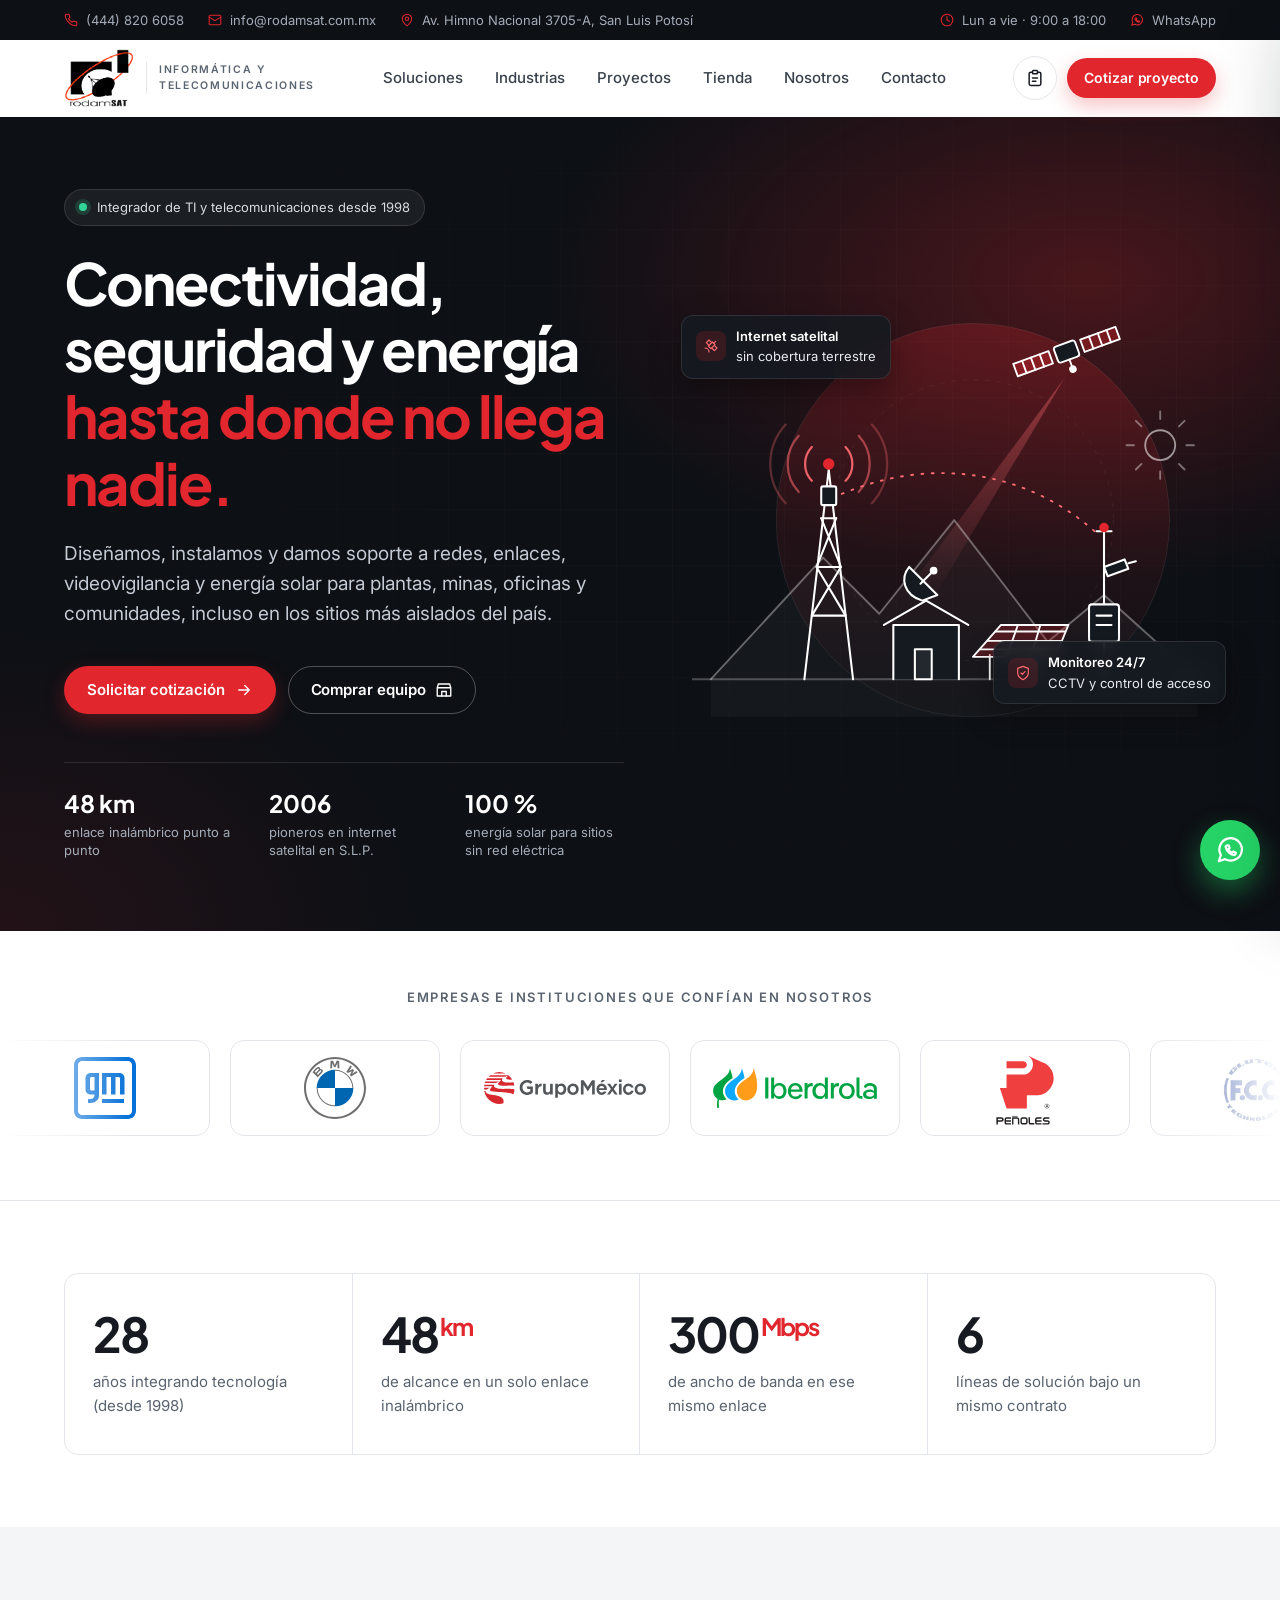
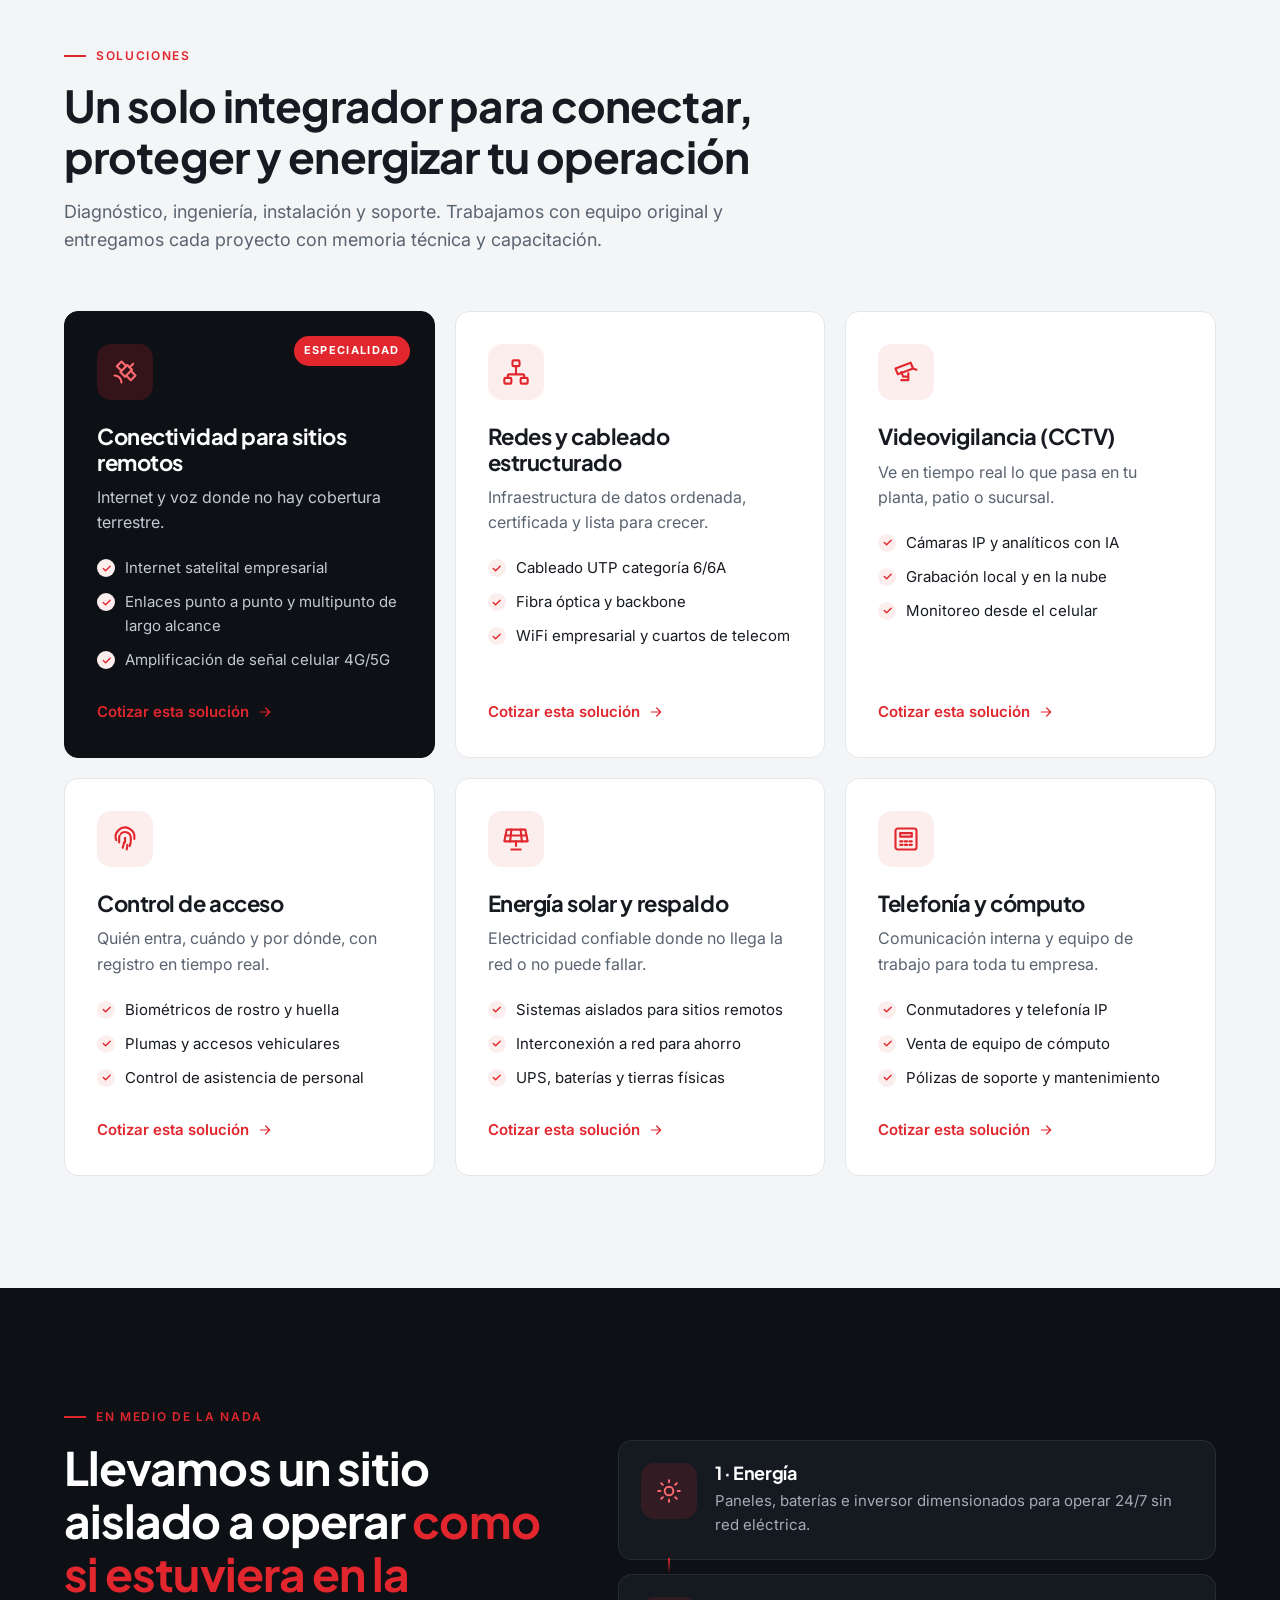
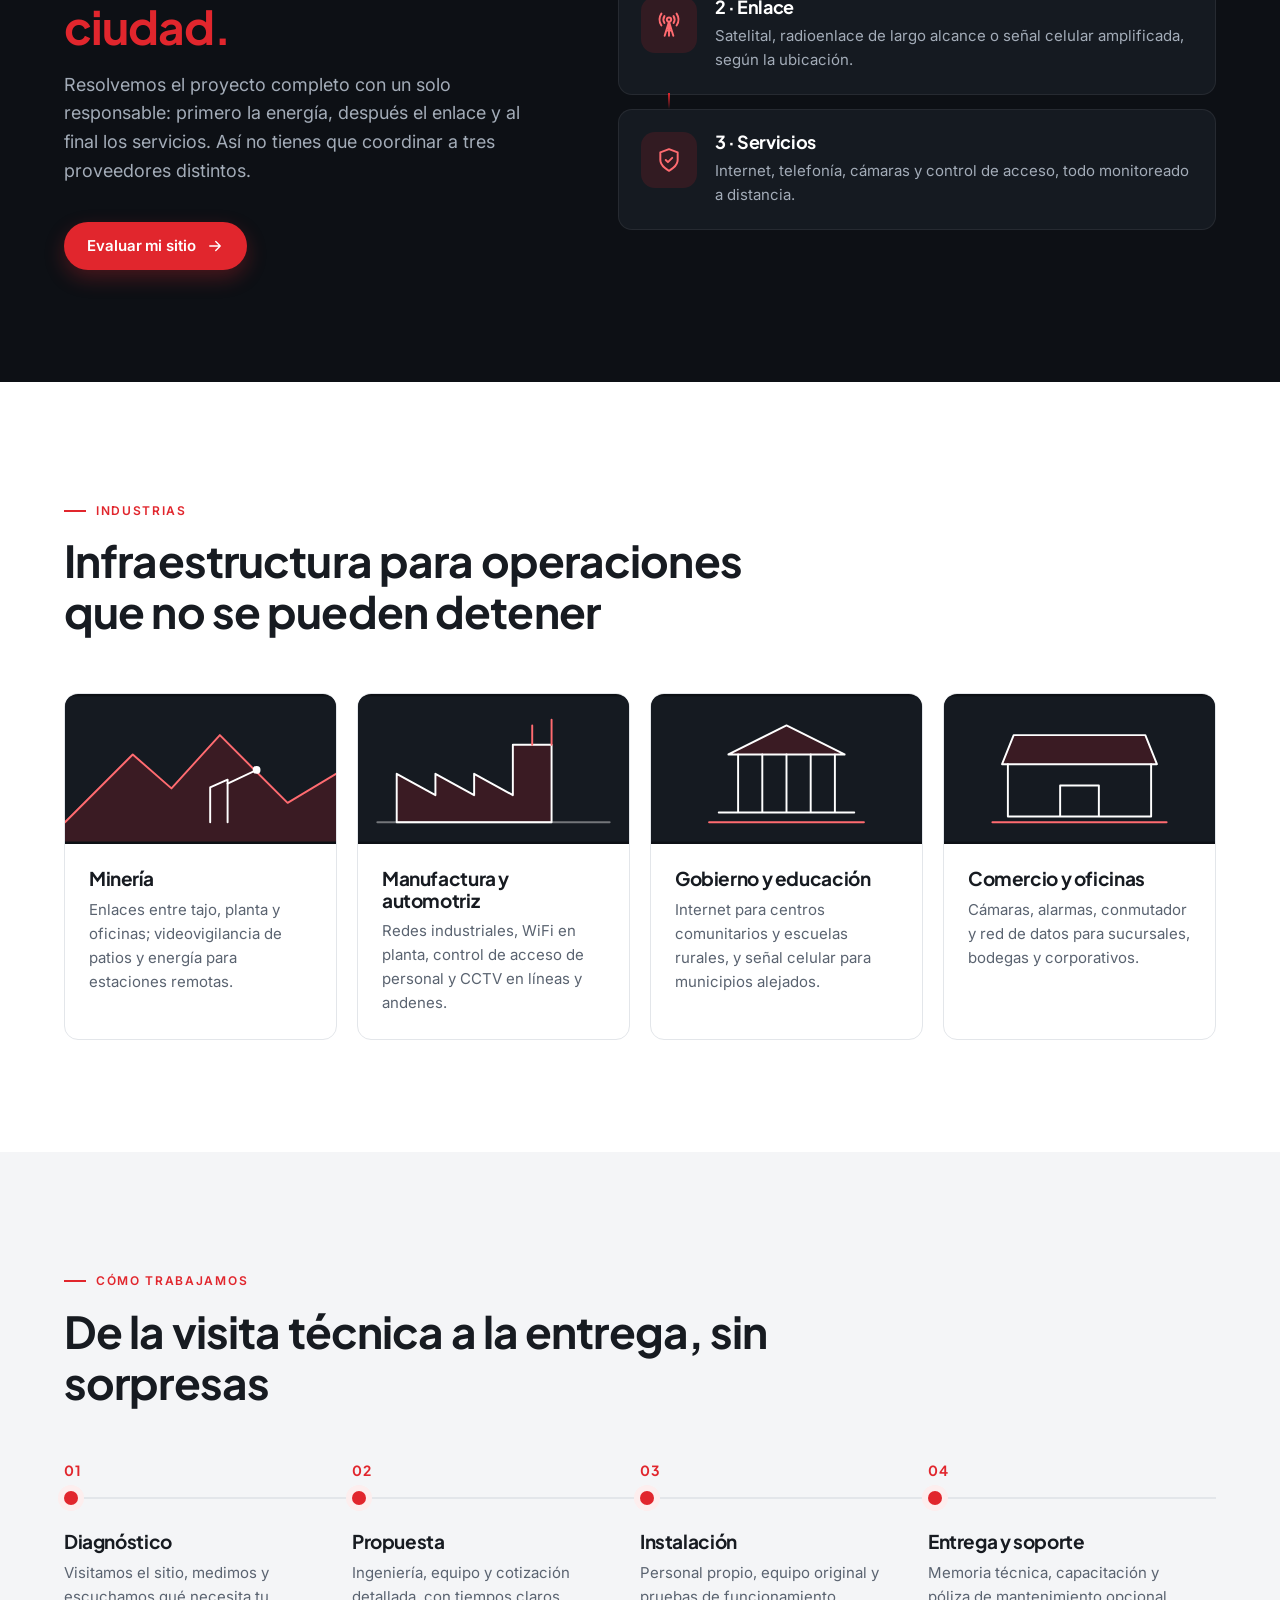
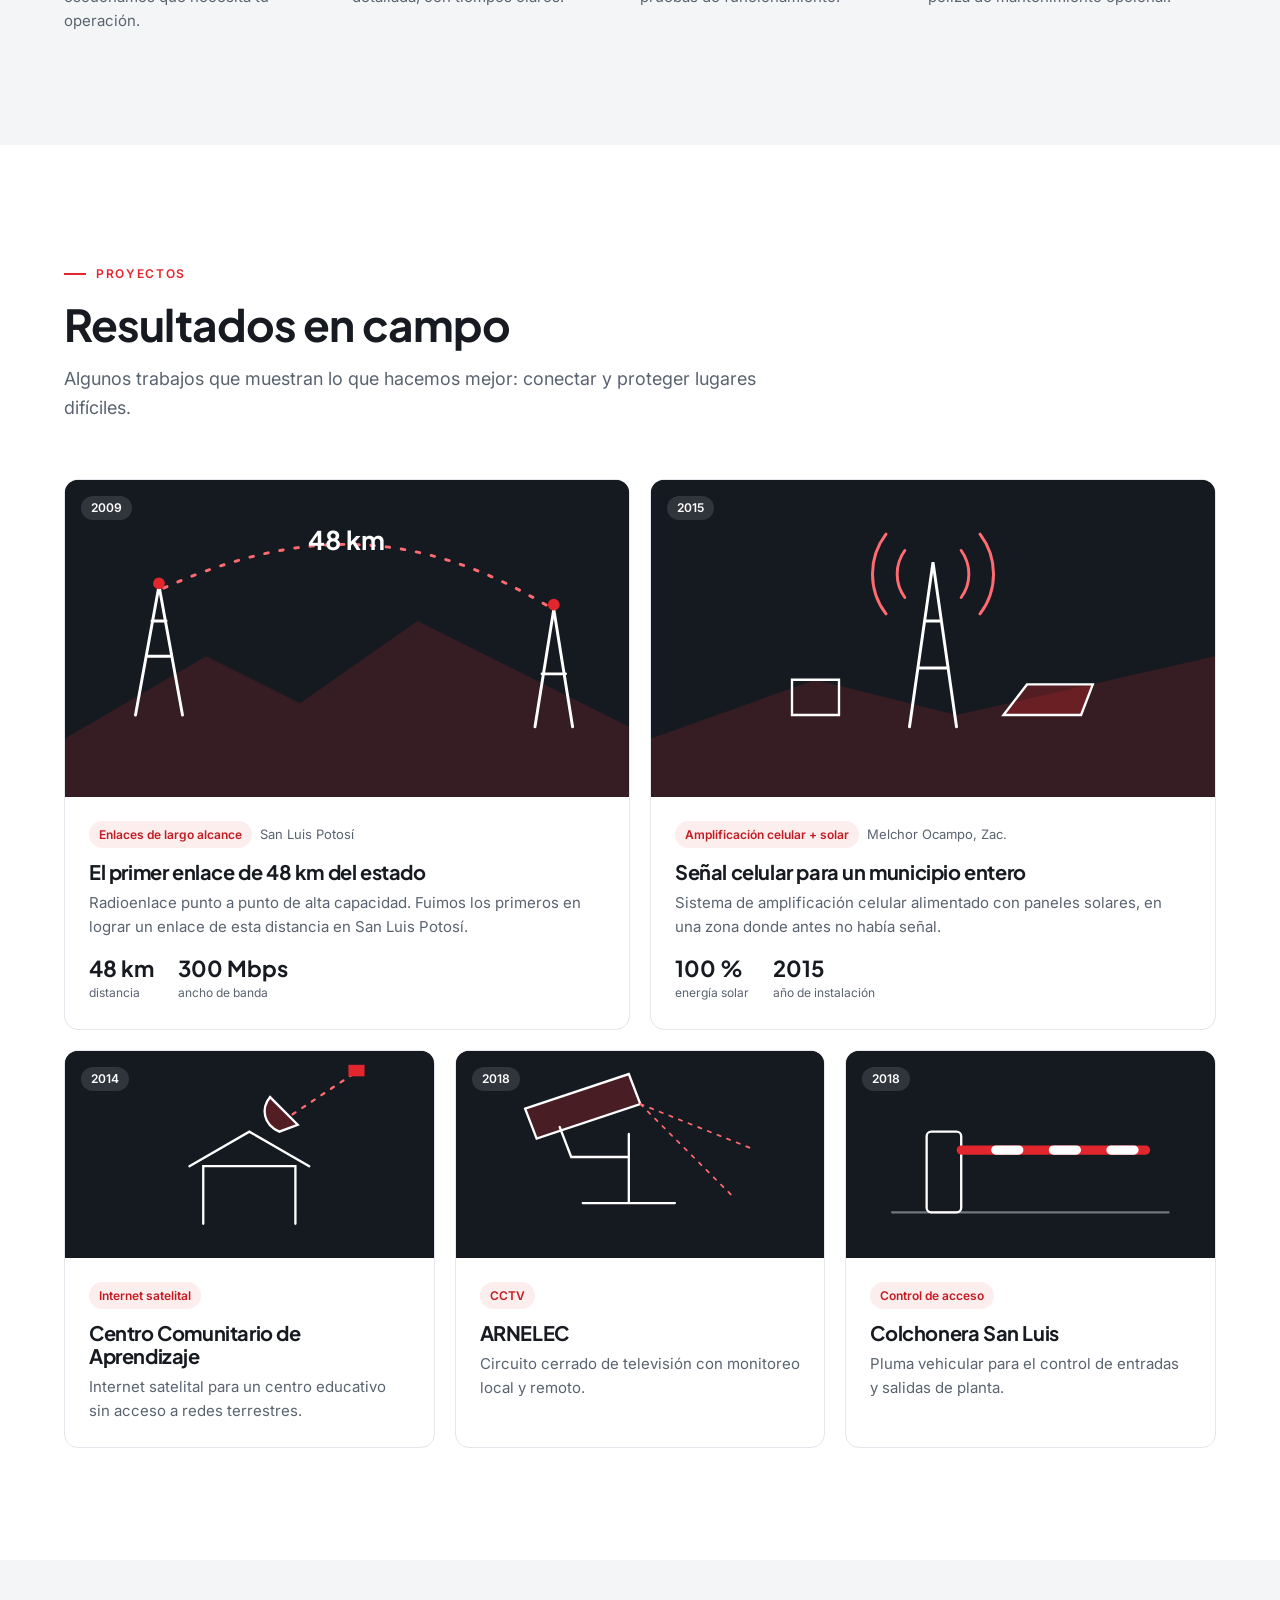
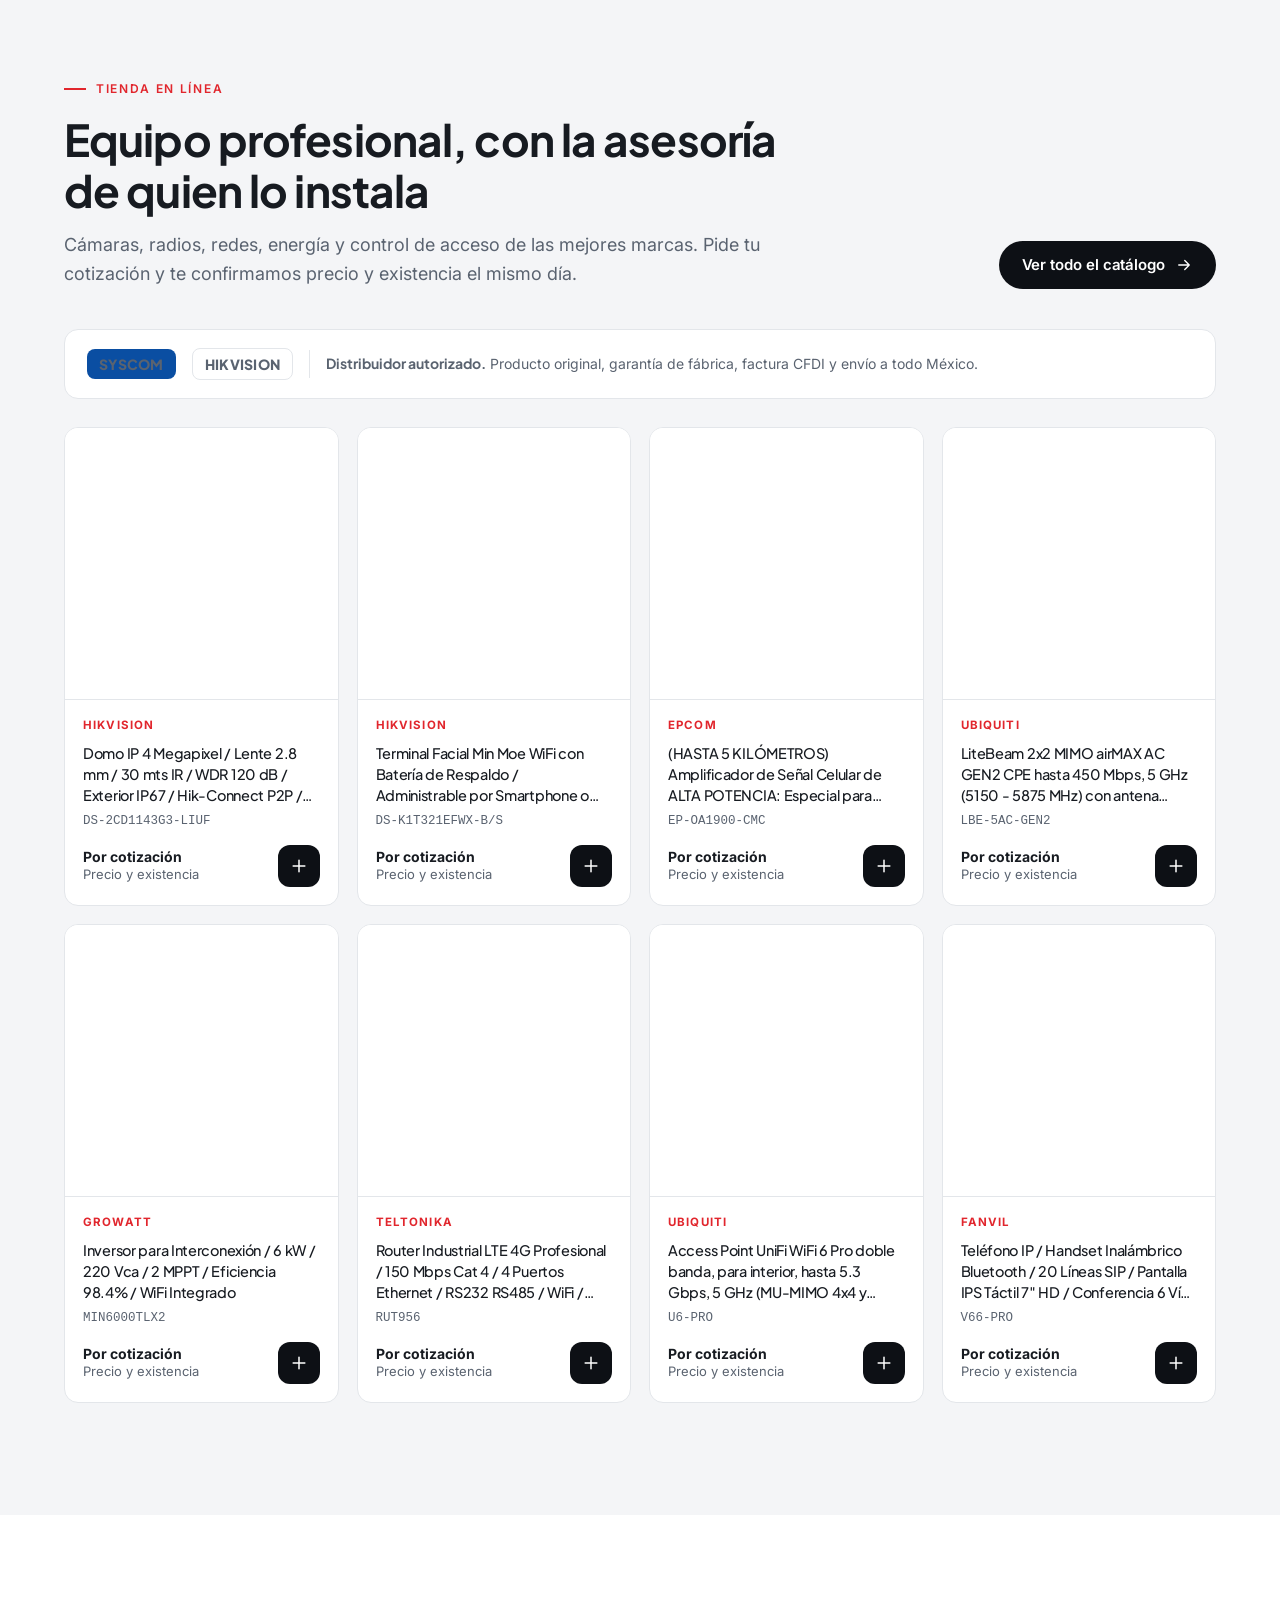
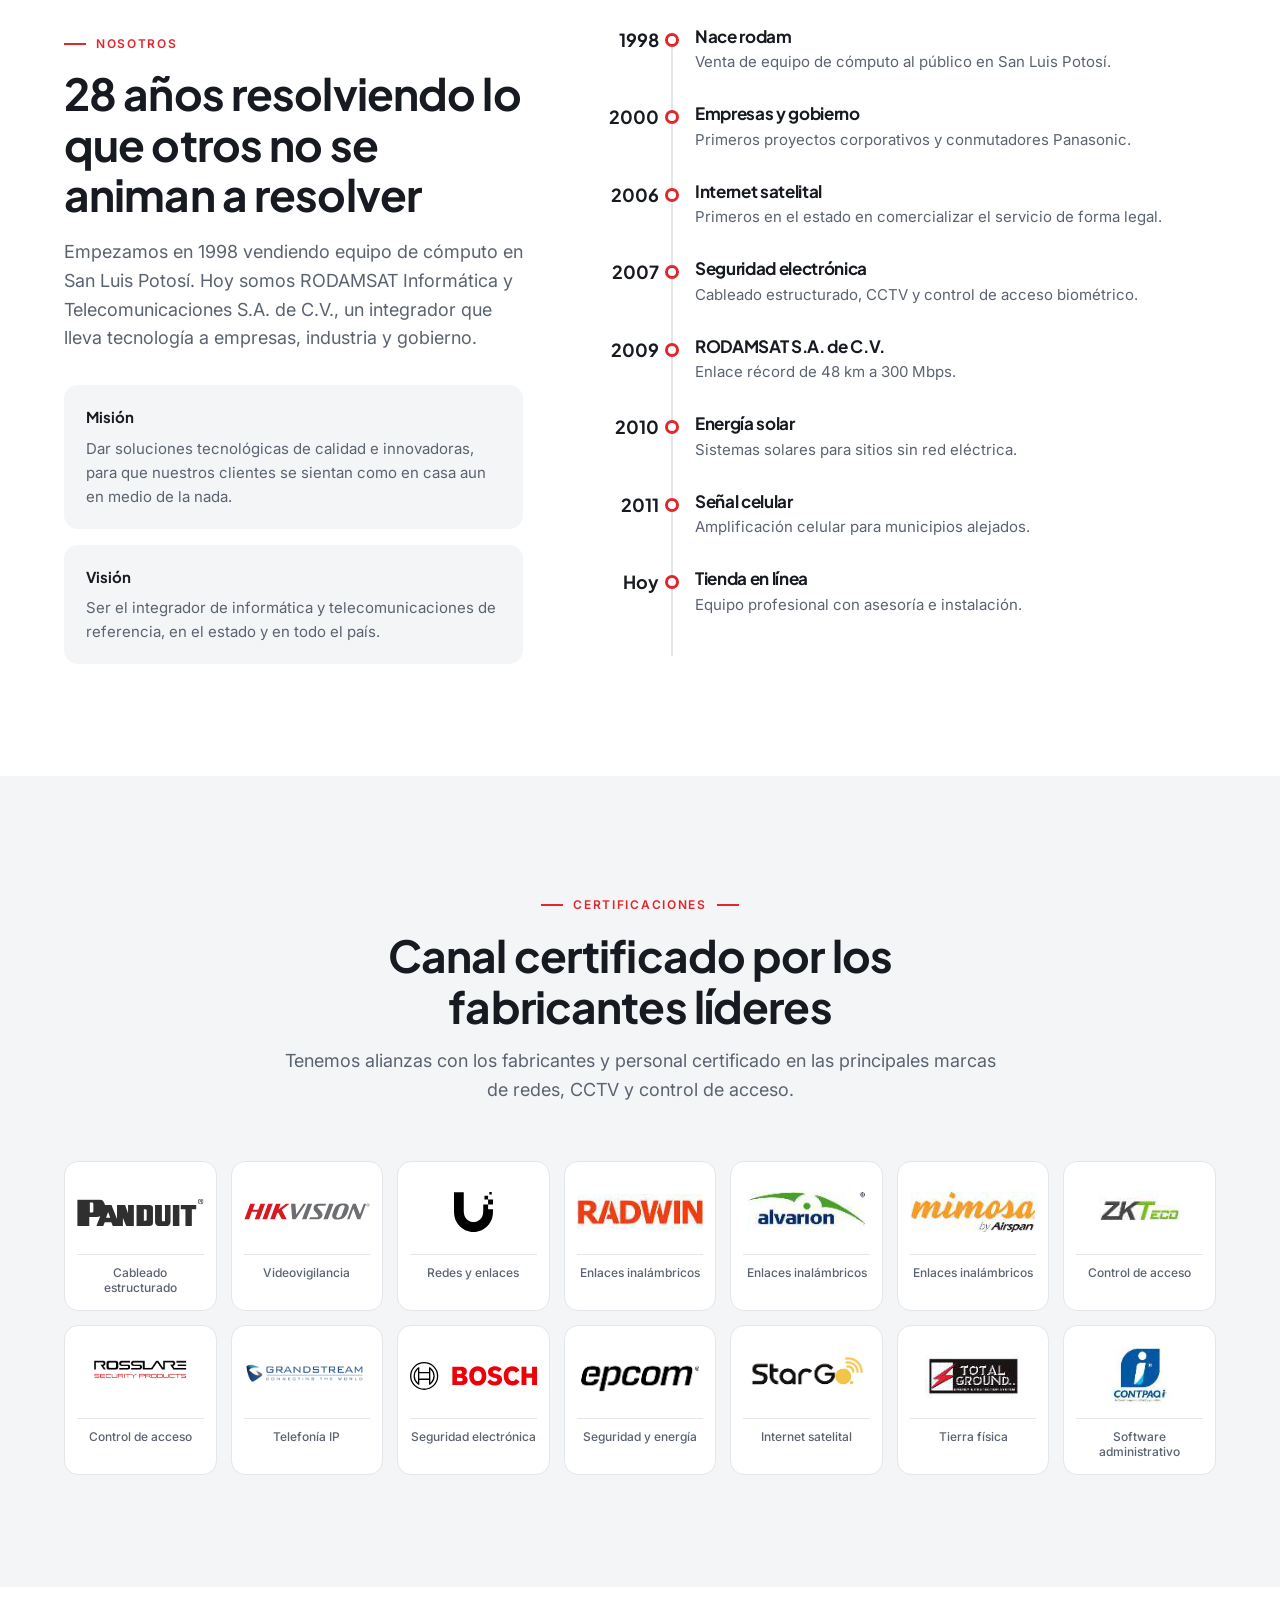
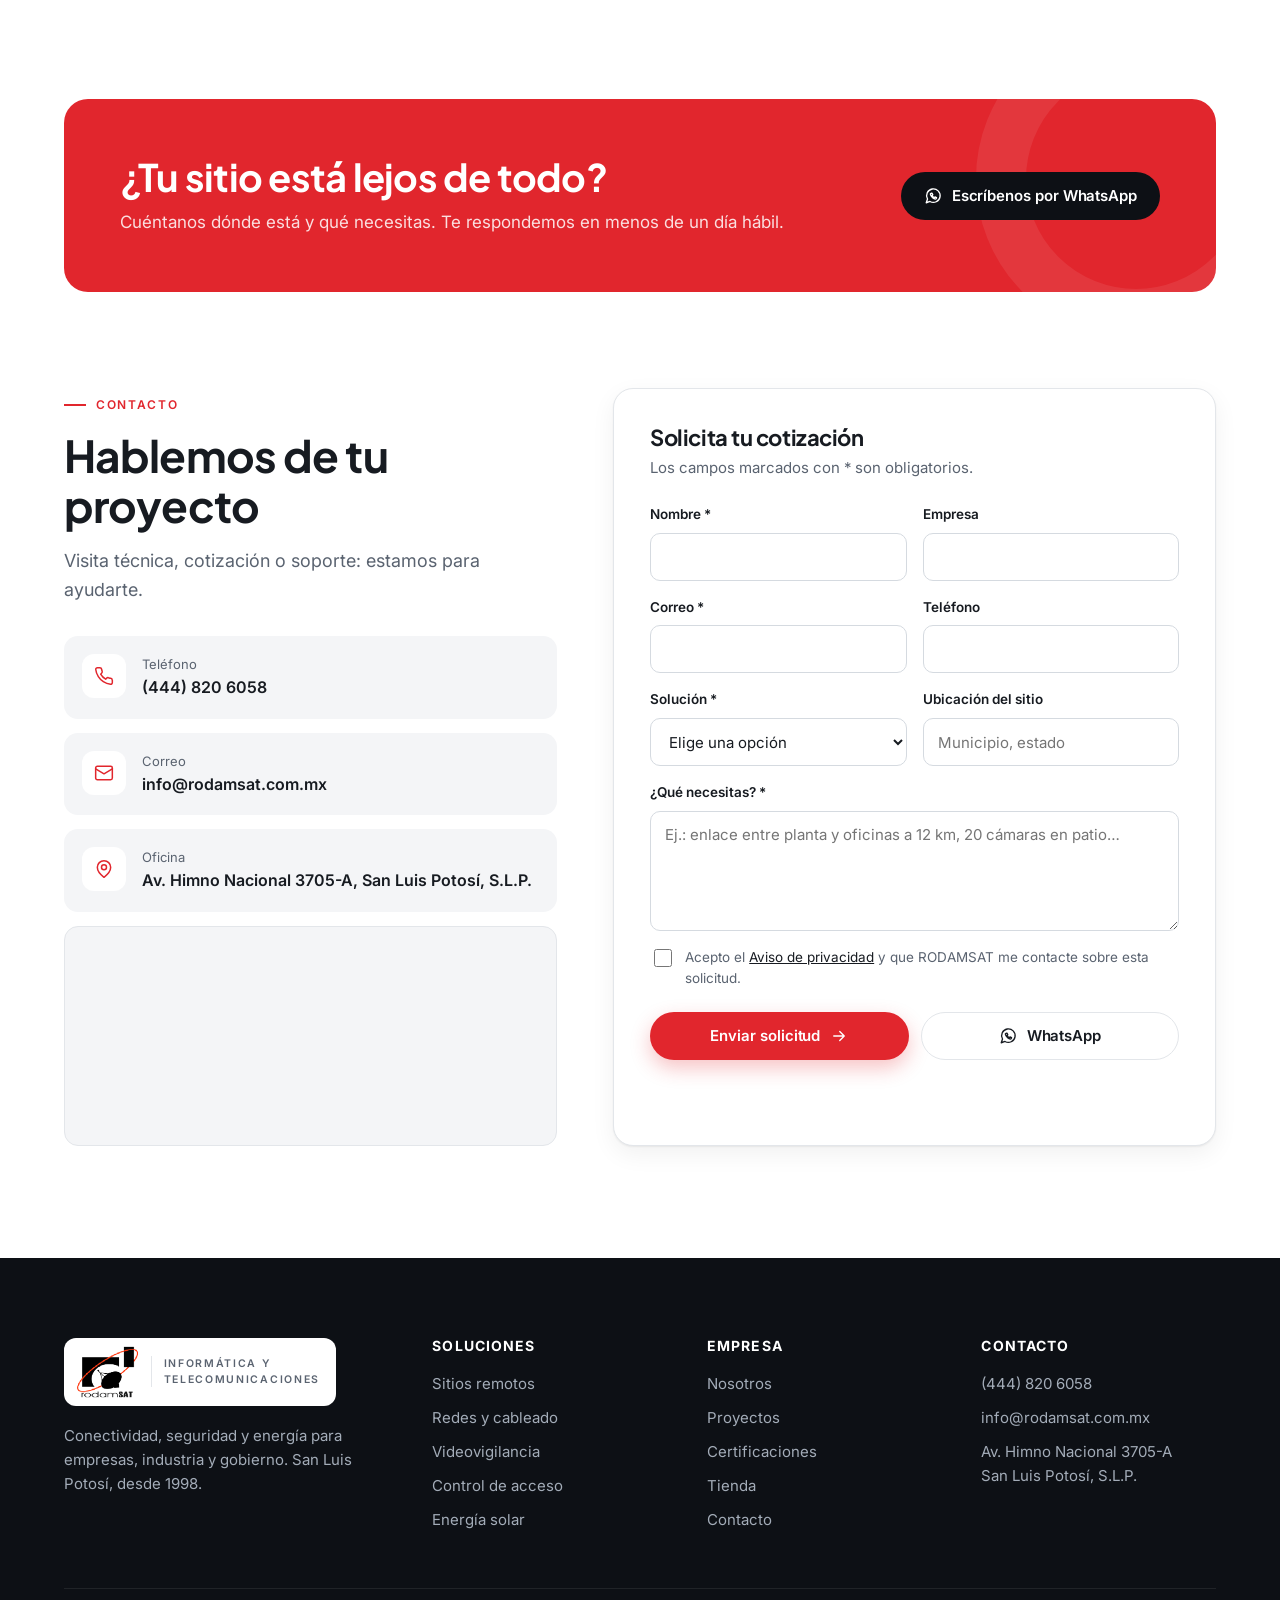
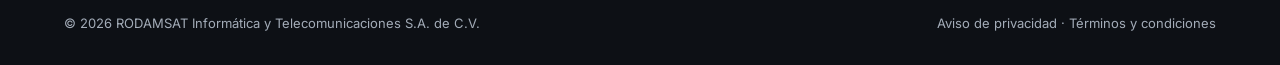
==== commit 0e2dbf45: "Certificaciones y nuevos logos de clientes Agrega la sección Certificaciones (14 marcas de la carta " ====
--- a/index.html
+++ b/index.html
@@ -144,23 +144,31 @@
   </div>
   <div class="marquee">
     <div class="marquee-track">
-      <div class="client-logo sq"><img src="assets/clientes/gm.svg" alt="General Motors" loading="lazy"></div>
-      <div class="client-logo sq"><img src="assets/clientes/bmw.svg" alt="BMW" loading="lazy"></div>
-      <div class="client-logo"><img src="assets/clientes/grupo-mexico.svg" alt="Grupo México" loading="lazy"></div>
-      <div class="client-logo"><img src="assets/clientes/bosch.svg" alt="Bosch" loading="lazy"></div>
-      <div class="client-logo tall"><img src="assets/clientes/walmart.jpg" alt="Walmart" loading="lazy"></div>
-      <div class="client-logo tall"><img src="assets/clientes/conafe.jpg" alt="CONAFE" loading="lazy"></div>
-      <div class="client-logo tall"><img src="assets/clientes/prodamex.jpg" alt="Prodamex" loading="lazy"></div>
-      <div class="client-logo tall"><img src="assets/clientes/ges.jpg" alt="GES Global Energy Services" loading="lazy"></div>
+      <div class="client-logo sq"><img src="assets/clientes/gm.svg" alt="General Motors"></div>
+      <div class="client-logo sq"><img src="assets/clientes/bmw.svg" alt="BMW"></div>
+      <div class="client-logo"><img src="assets/clientes/grupo-mexico.svg" alt="Grupo México"></div>
+      <div class="client-logo"><img src="assets/clientes/iberdrola.svg" alt="Iberdrola"></div>
+      <div class="client-logo sq"><img src="assets/clientes/penoles.svg" alt="Peñoles"></div>
+      <div class="client-logo sq"><img src="assets/clientes/fcc.png" alt="FCC Clutch Technology"></div>
+      <div class="client-logo tall"><img src="assets/clientes/midori.jpg" alt="Midori Auto Leather"></div>
+      <div class="client-logo"><img src="assets/clientes/bosch.svg" alt="Bosch"></div>
+      <div class="client-logo tall"><img src="assets/clientes/walmart.jpg" alt="Walmart"></div>
+      <div class="client-logo tall"><img src="assets/clientes/conafe.jpg" alt="CONAFE"></div>
+      <div class="client-logo tall"><img src="assets/clientes/ges.jpg" alt="GES Global Energy Services"></div>
+      <div class="client-logo tall"><img src="assets/clientes/prodamex.jpg" alt="Prodamex"></div>
       <!-- copia para el desplazamiento continuo -->
-      <div class="client-logo sq" aria-hidden="true"><img src="assets/clientes/gm.svg" alt="" loading="lazy"></div>
-      <div class="client-logo sq" aria-hidden="true"><img src="assets/clientes/bmw.svg" alt="" loading="lazy"></div>
-      <div class="client-logo" aria-hidden="true"><img src="assets/clientes/grupo-mexico.svg" alt="" loading="lazy"></div>
-      <div class="client-logo" aria-hidden="true"><img src="assets/clientes/bosch.svg" alt="" loading="lazy"></div>
-      <div class="client-logo tall" aria-hidden="true"><img src="assets/clientes/walmart.jpg" alt="" loading="lazy"></div>
-      <div class="client-logo tall" aria-hidden="true"><img src="assets/clientes/conafe.jpg" alt="" loading="lazy"></div>
-      <div class="client-logo tall" aria-hidden="true"><img src="assets/clientes/prodamex.jpg" alt="" loading="lazy"></div>
-      <div class="client-logo tall" aria-hidden="true"><img src="assets/clientes/ges.jpg" alt="" loading="lazy"></div>
+      <div class="client-logo sq" aria-hidden="true"><img src="assets/clientes/gm.svg" alt=""></div>
+      <div class="client-logo sq" aria-hidden="true"><img src="assets/clientes/bmw.svg" alt=""></div>
+      <div class="client-logo" aria-hidden="true"><img src="assets/clientes/grupo-mexico.svg" alt=""></div>
+      <div class="client-logo" aria-hidden="true"><img src="assets/clientes/iberdrola.svg" alt=""></div>
+      <div class="client-logo sq" aria-hidden="true"><img src="assets/clientes/penoles.svg" alt=""></div>
+      <div class="client-logo sq" aria-hidden="true"><img src="assets/clientes/fcc.png" alt=""></div>
+      <div class="client-logo tall" aria-hidden="true"><img src="assets/clientes/midori.jpg" alt=""></div>
+      <div class="client-logo" aria-hidden="true"><img src="assets/clientes/bosch.svg" alt=""></div>
+      <div class="client-logo tall" aria-hidden="true"><img src="assets/clientes/walmart.jpg" alt=""></div>
+      <div class="client-logo tall" aria-hidden="true"><img src="assets/clientes/conafe.jpg" alt=""></div>
+      <div class="client-logo tall" aria-hidden="true"><img src="assets/clientes/ges.jpg" alt=""></div>
+      <div class="client-logo tall" aria-hidden="true"><img src="assets/clientes/prodamex.jpg" alt=""></div>
     </div>
   </div>
 </section>
@@ -382,15 +390,30 @@
   </div>
 </section>
 
-<!-- Marcas -->
-<section class="section-sm on-dark">
-  <div class="container">
-    <div class="section-head center reveal" style="margin-bottom:32px">
-      <span class="eyebrow">Marcas que integramos</span>
-    </div>
-    <div class="brands reveal">
-      <span>HIKVISION</span><span>HUGHES</span><span>UBIQUITI</span><span>ZKTECO</span><span>PANASONIC</span><span>CAMBIUM</span><span>TELTONIKA</span><span>GROWATT</span><span>EPCOM</span><span>GRANDSTREAM</span><span>TP-LINK</span><span>SUPREMA</span>
-    </div>
+<!-- Certificaciones -->
+<section class="section bg-mist" id="certificaciones">
+  <div class="container">
+    <div class="section-head center reveal">
+      <span class="eyebrow">Certificaciones</span>
+      <h2>Canal certificado por los fabricantes líderes</h2>
+      <p>Tenemos alianzas con los fabricantes y personal certificado en las principales marcas de redes, CCTV y control de acceso.</p>
+    </div>
+    <ul class="certs reveal">
+      <li class="cert"><span class="cert-logo"><img src="assets/certificaciones/panduit.svg" alt="Panduit" loading="lazy"></span><span class="cert-area">Cableado estructurado</span></li>
+      <li class="cert"><span class="cert-logo"><img src="assets/certificaciones/hikvision.svg" alt="Hikvision" loading="lazy"></span><span class="cert-area">Videovigilancia</span></li>
+      <li class="cert"><span class="cert-logo"><img src="assets/certificaciones/ubiquiti.svg" alt="Ubiquiti" loading="lazy"></span><span class="cert-area">Redes y enlaces</span></li>
+      <li class="cert"><span class="cert-logo"><img src="assets/certificaciones/radwin.png" alt="Radwin" loading="lazy"></span><span class="cert-area">Enlaces inalámbricos</span></li>
+      <li class="cert"><span class="cert-logo"><img src="assets/certificaciones/alvarion.png" alt="Alvarion" loading="lazy"></span><span class="cert-area">Enlaces inalámbricos</span></li>
+      <li class="cert"><span class="cert-logo"><img src="assets/certificaciones/mimosa.png" alt="Mimosa" loading="lazy"></span><span class="cert-area">Enlaces inalámbricos</span></li>
+      <li class="cert"><span class="cert-logo"><img src="assets/certificaciones/zkteco.png" alt="ZKTeco" loading="lazy"></span><span class="cert-area">Control de acceso</span></li>
+      <li class="cert"><span class="cert-logo"><img src="assets/certificaciones/rosslare.png" alt="Rosslare" loading="lazy"></span><span class="cert-area">Control de acceso</span></li>
+      <li class="cert"><span class="cert-logo"><img src="assets/certificaciones/grandstream.png" alt="Grandstream" loading="lazy"></span><span class="cert-area">Telefonía IP</span></li>
+      <li class="cert"><span class="cert-logo"><img src="assets/certificaciones/bosch.svg" alt="Bosch" loading="lazy"></span><span class="cert-area">Seguridad electrónica</span></li>
+      <li class="cert"><span class="cert-logo"><img src="assets/certificaciones/epcom.png" alt="Epcom" loading="lazy"></span><span class="cert-area">Seguridad y energía</span></li>
+      <li class="cert"><span class="cert-logo"><img src="assets/certificaciones/stargo.png" alt="StarGo" loading="lazy"></span><span class="cert-area">Internet satelital</span></li>
+      <li class="cert"><span class="cert-logo"><img src="assets/certificaciones/total-ground.png" alt="Total Ground" loading="lazy"></span><span class="cert-area">Tierra física</span></li>
+      <li class="cert"><span class="cert-logo"><img src="assets/certificaciones/contpaqi.png" alt="CONTPAQi" loading="lazy"></span><span class="cert-area">Software administrativo</span></li>
+    </ul>
   </div>
 </section>
 
@@ -456,7 +479,7 @@
         <p class="about-f">Conectividad, seguridad y energía para empresas, industria y gobierno. San Luis Potosí, desde 1998.</p>
       </div>
       <div><h4>Soluciones</h4><ul><li><a href="#soluciones">Sitios remotos</a></li><li><a href="#soluciones">Redes y cableado</a></li><li><a href="#soluciones">Videovigilancia</a></li><li><a href="#soluciones">Control de acceso</a></li><li><a href="#soluciones">Energía solar</a></li></ul></div>
-      <div><h4>Empresa</h4><ul><li><a href="#nosotros">Nosotros</a></li><li><a href="#proyectos">Proyectos</a></li><li><a href="tienda.html">Tienda</a></li><li><a href="#contacto">Contacto</a></li></ul></div>
+      <div><h4>Empresa</h4><ul><li><a href="#nosotros">Nosotros</a></li><li><a href="#proyectos">Proyectos</a></li><li><a href="#certificaciones">Certificaciones</a></li><li><a href="tienda.html">Tienda</a></li><li><a href="#contacto">Contacto</a></li></ul></div>
       <div><h4>Contacto</h4><ul><li><a href="tel:+524448206058">(444) 820 6058</a></li><li><a href="mailto:info@rodamsat.com.mx">info@rodamsat.com.mx</a></li><li>Av. Himno Nacional 3705-A<br>San Luis Potosí, S.L.P.</li></ul></div>
     </div>
     <div class="footer-bottom">
--- a/assets/styles.css
+++ b/assets/styles.css
@@ -577,3 +577,18 @@
 .client-logo.sq img { max-height: 62px; }
 .client-logo.tall img { max-height: 68px; }
 .marquee-track { animation-duration: 44s; }
+
+/* ---------- Certificaciones ---------- */
+.certs { list-style: none; margin: 0; padding: 0; display: grid; grid-template-columns: repeat(7, 1fr); gap: 14px; }
+.cert { display: flex; flex-direction: column; align-items: center; background: #fff; border: 1px solid var(--line); border-radius: var(--radius); padding: 18px 12px 14px; transition: box-shadow .2s, transform .2s, border-color .2s; }
+.cert:hover { box-shadow: var(--shadow-lg); transform: translateY(-3px); border-color: transparent; }
+.cert-logo { height: 64px; width: 100%; display: grid; place-items: center; }
+.cert-logo img { max-width: 100%; max-height: 40px; width: auto; height: auto; object-fit: contain; }
+.cert-logo img[src$="contpaqi.png"], .cert-logo img[src$="total-ground.png"] { max-height: 56px; }
+.cert-logo img[src$="zkteco.png"], .cert-logo img[src$="stargo.png"] { max-height: 44px; }
+.cert-area { margin-top: 10px; padding-top: 10px; border-top: 1px solid var(--line); width: 100%; text-align: center; font-size: 12px; font-weight: 500; color: var(--muted); line-height: 1.3; }
+@media (max-width: 1100px) { .certs { grid-template-columns: repeat(5, 1fr); } }
+@media (max-width: 760px) { .certs { grid-template-columns: repeat(3, 1fr); gap: 10px; } }
+@media (max-width: 420px) { .certs { grid-template-columns: repeat(2, 1fr); } }
+.marquee-track { animation-duration: 64s; }
+.client-logo.sq img[src$="fcc.png"], .client-logo.sq img[src$="penoles.svg"] { max-height: 70px; }
